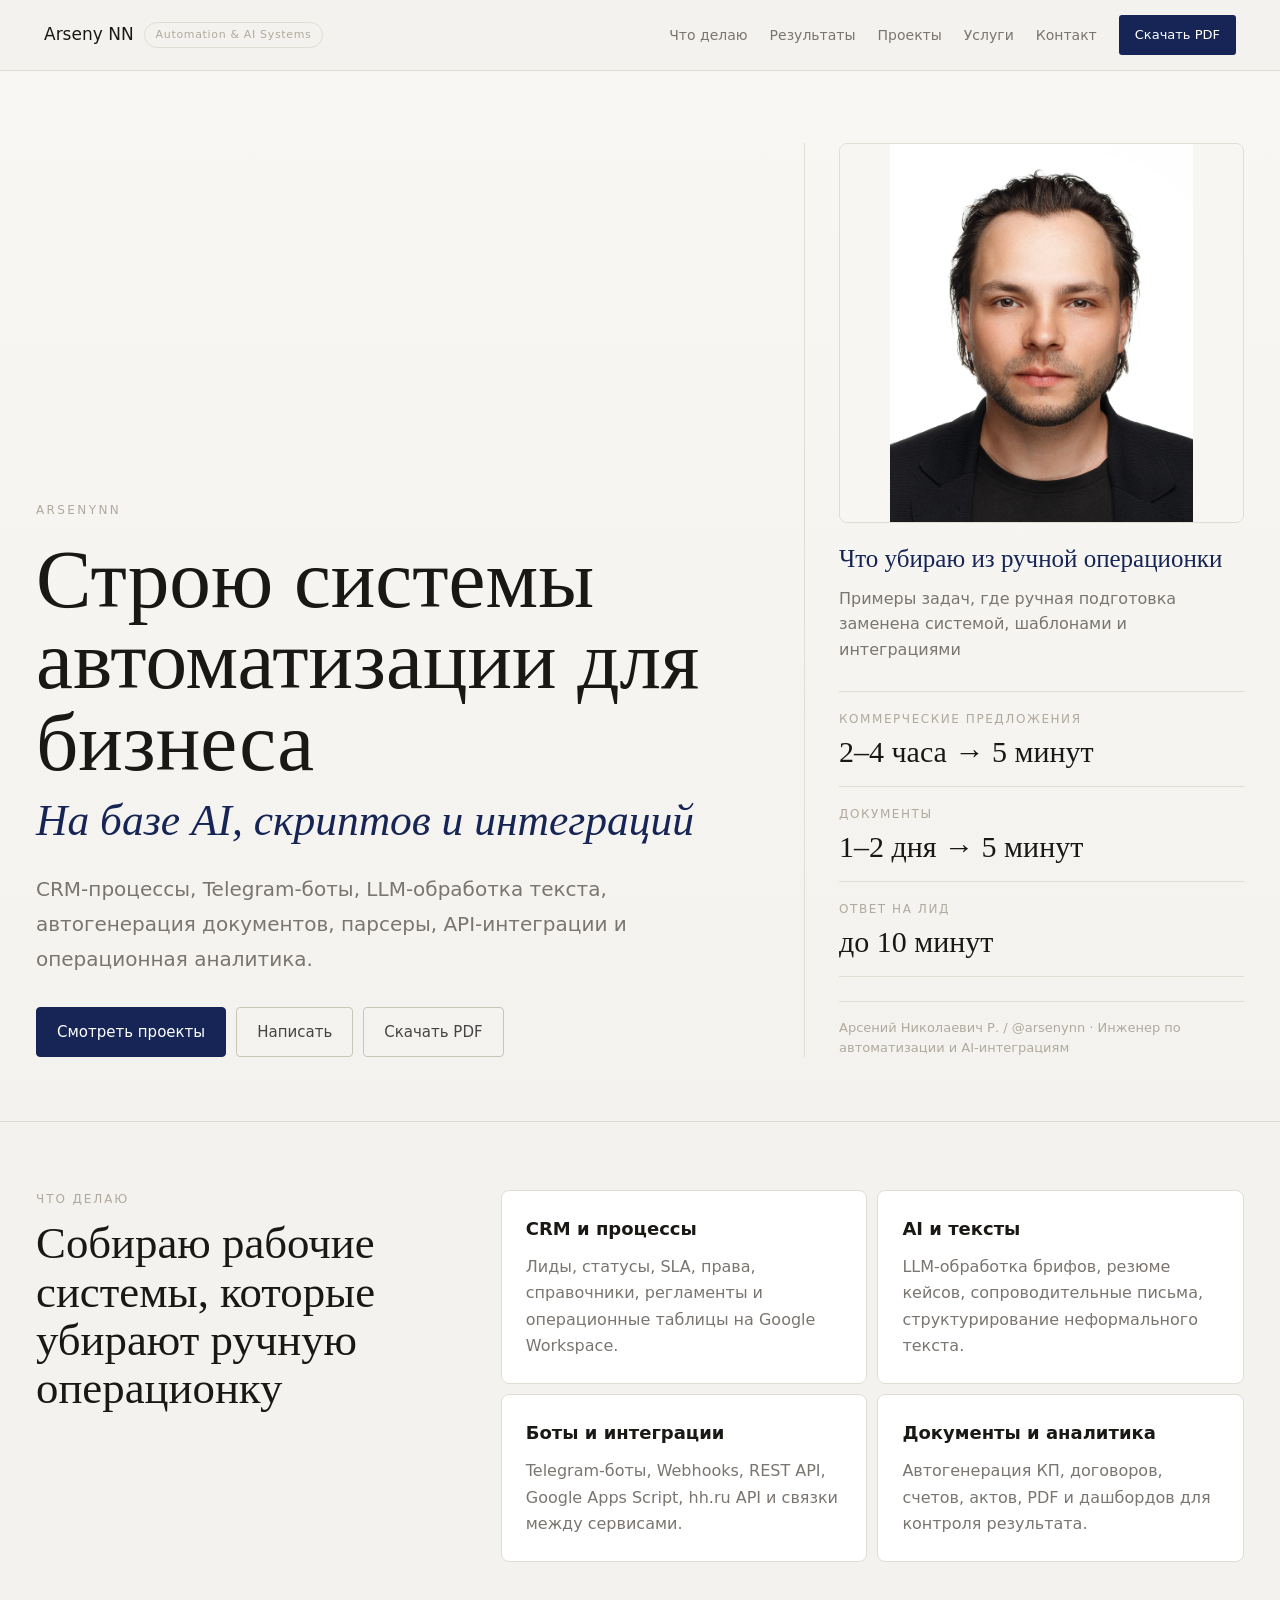
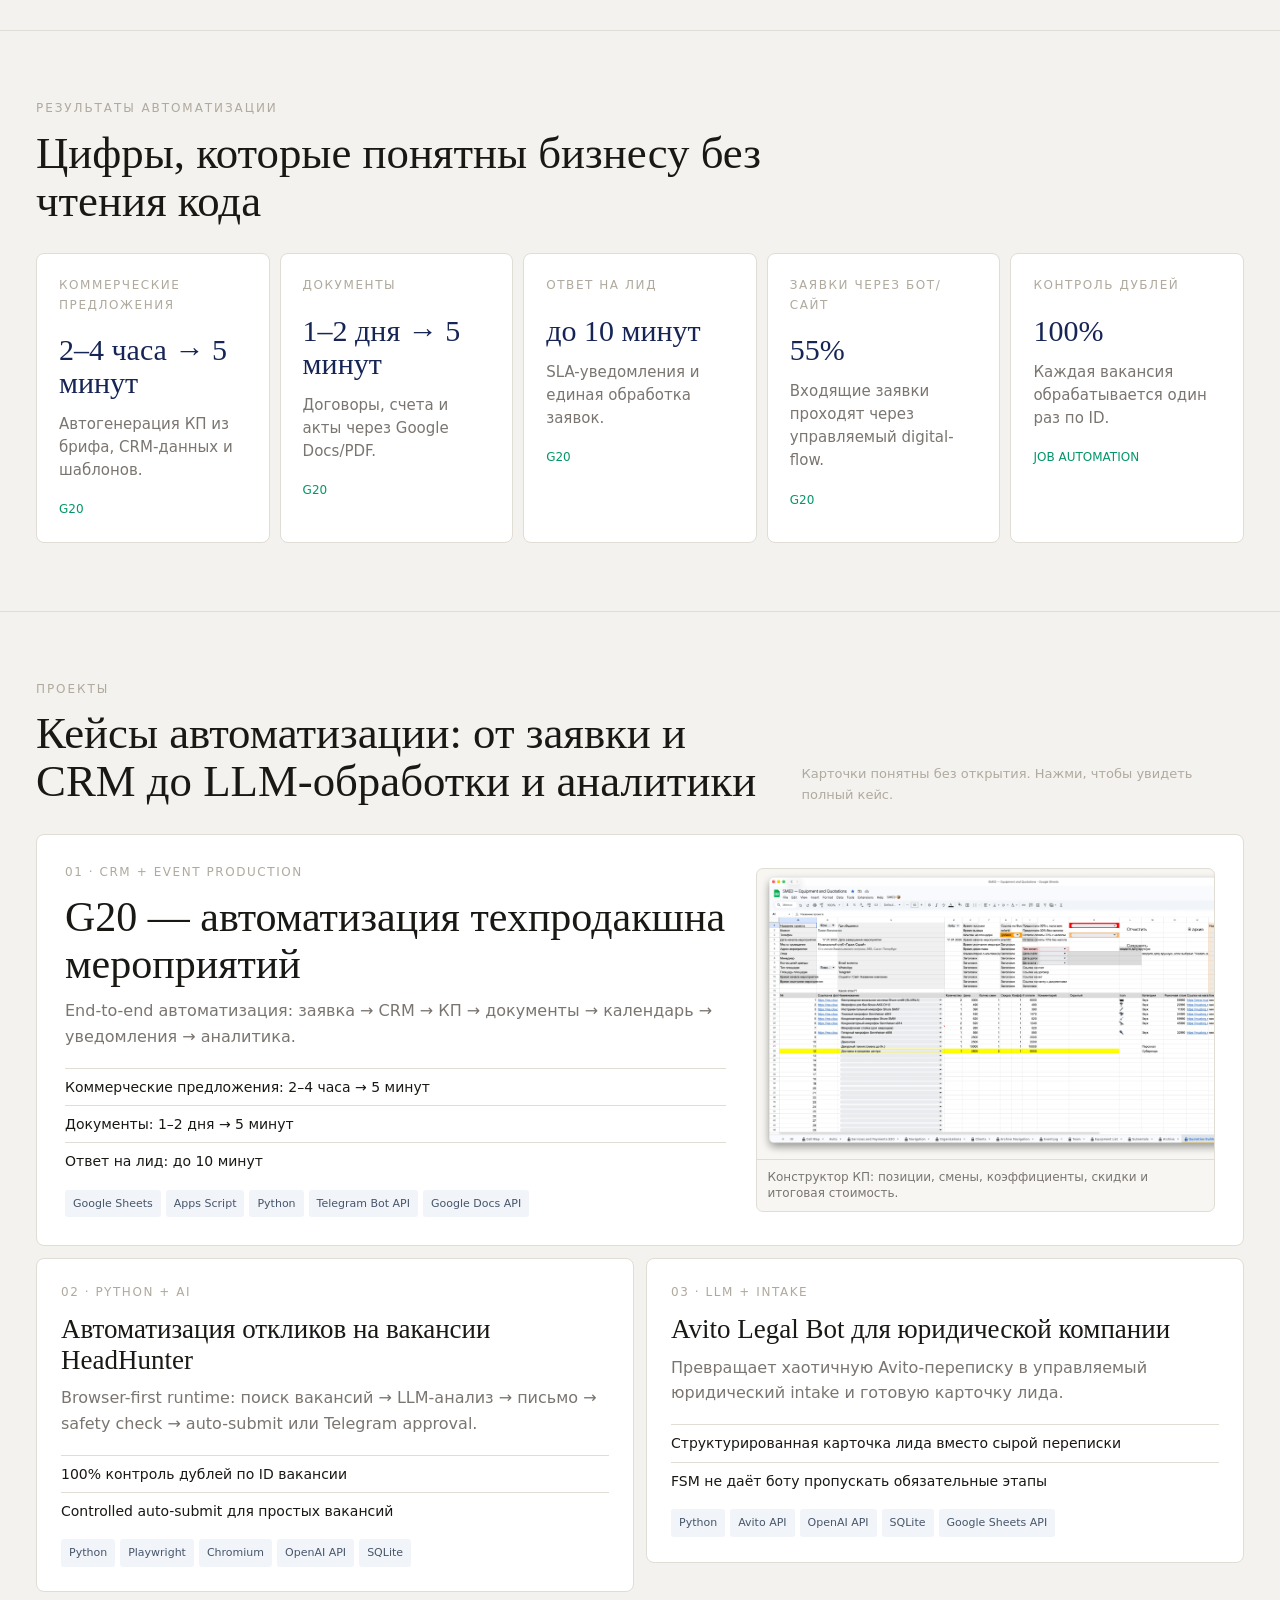
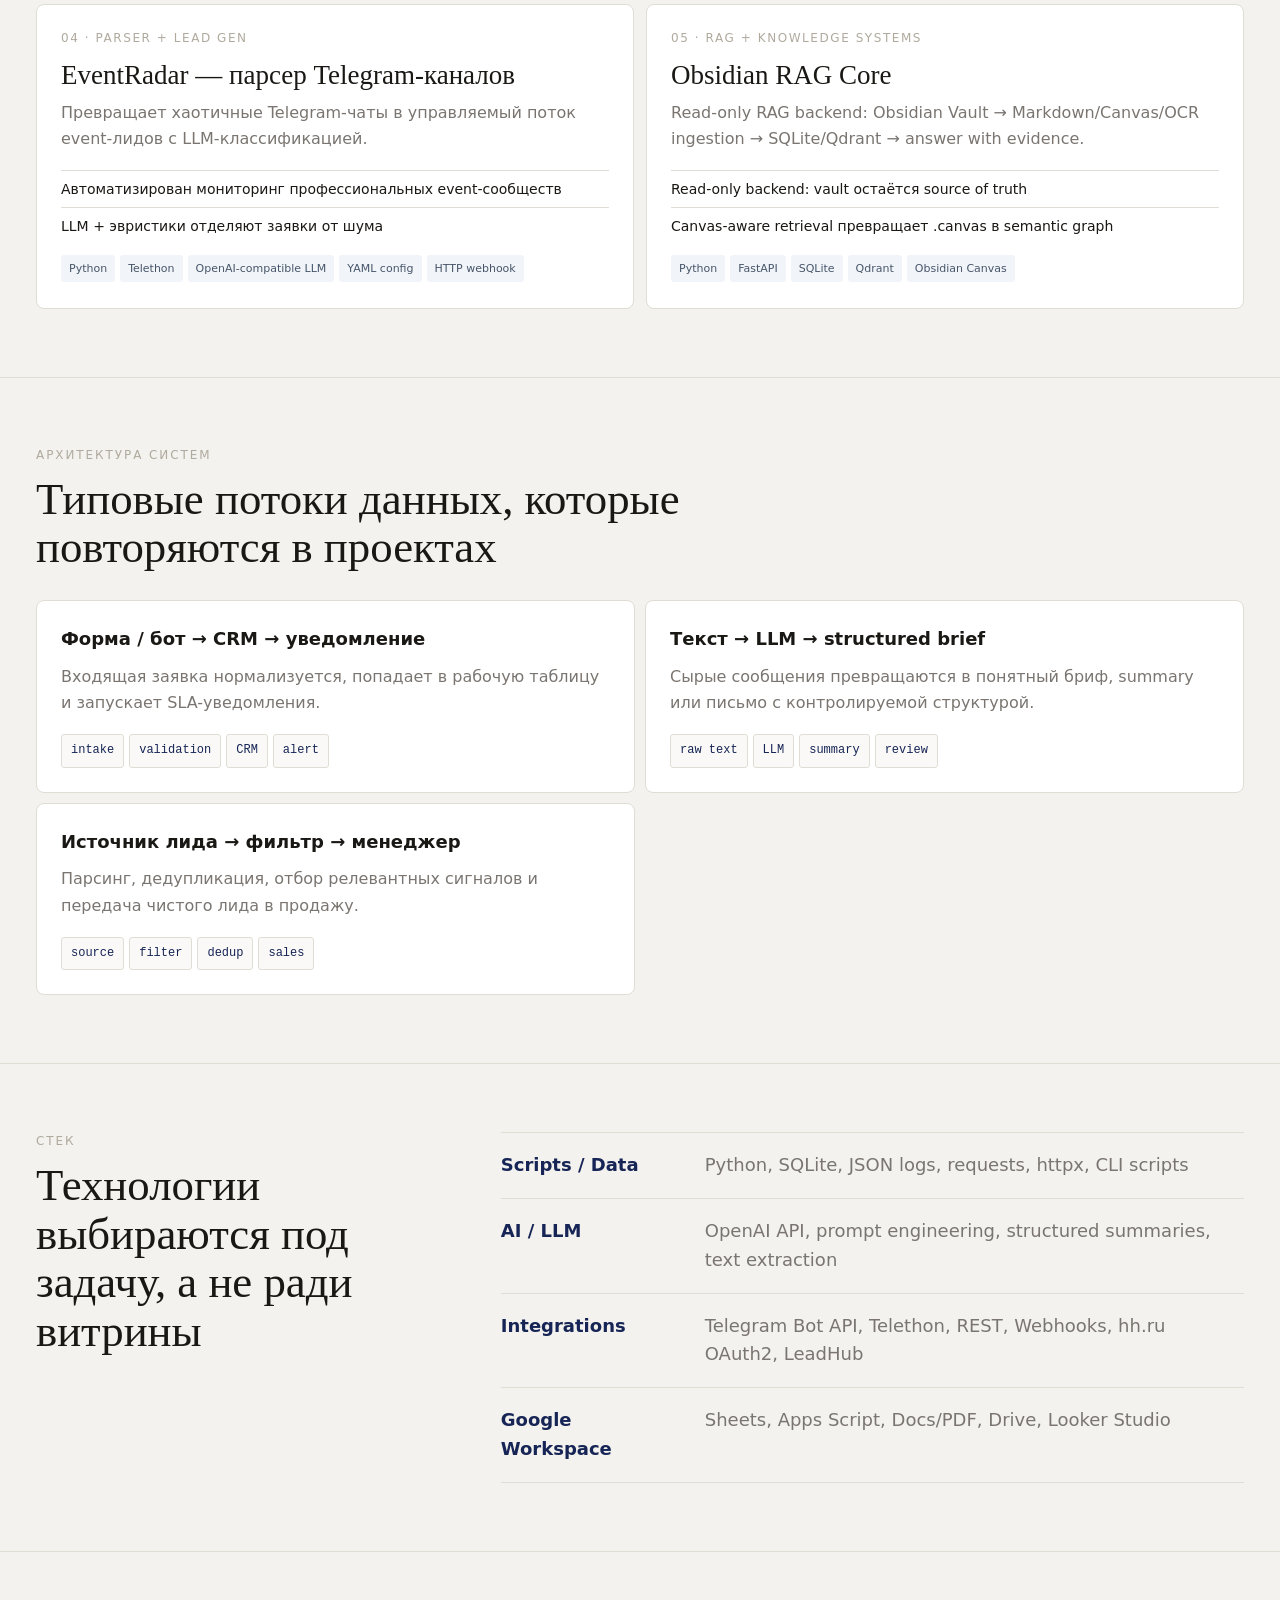
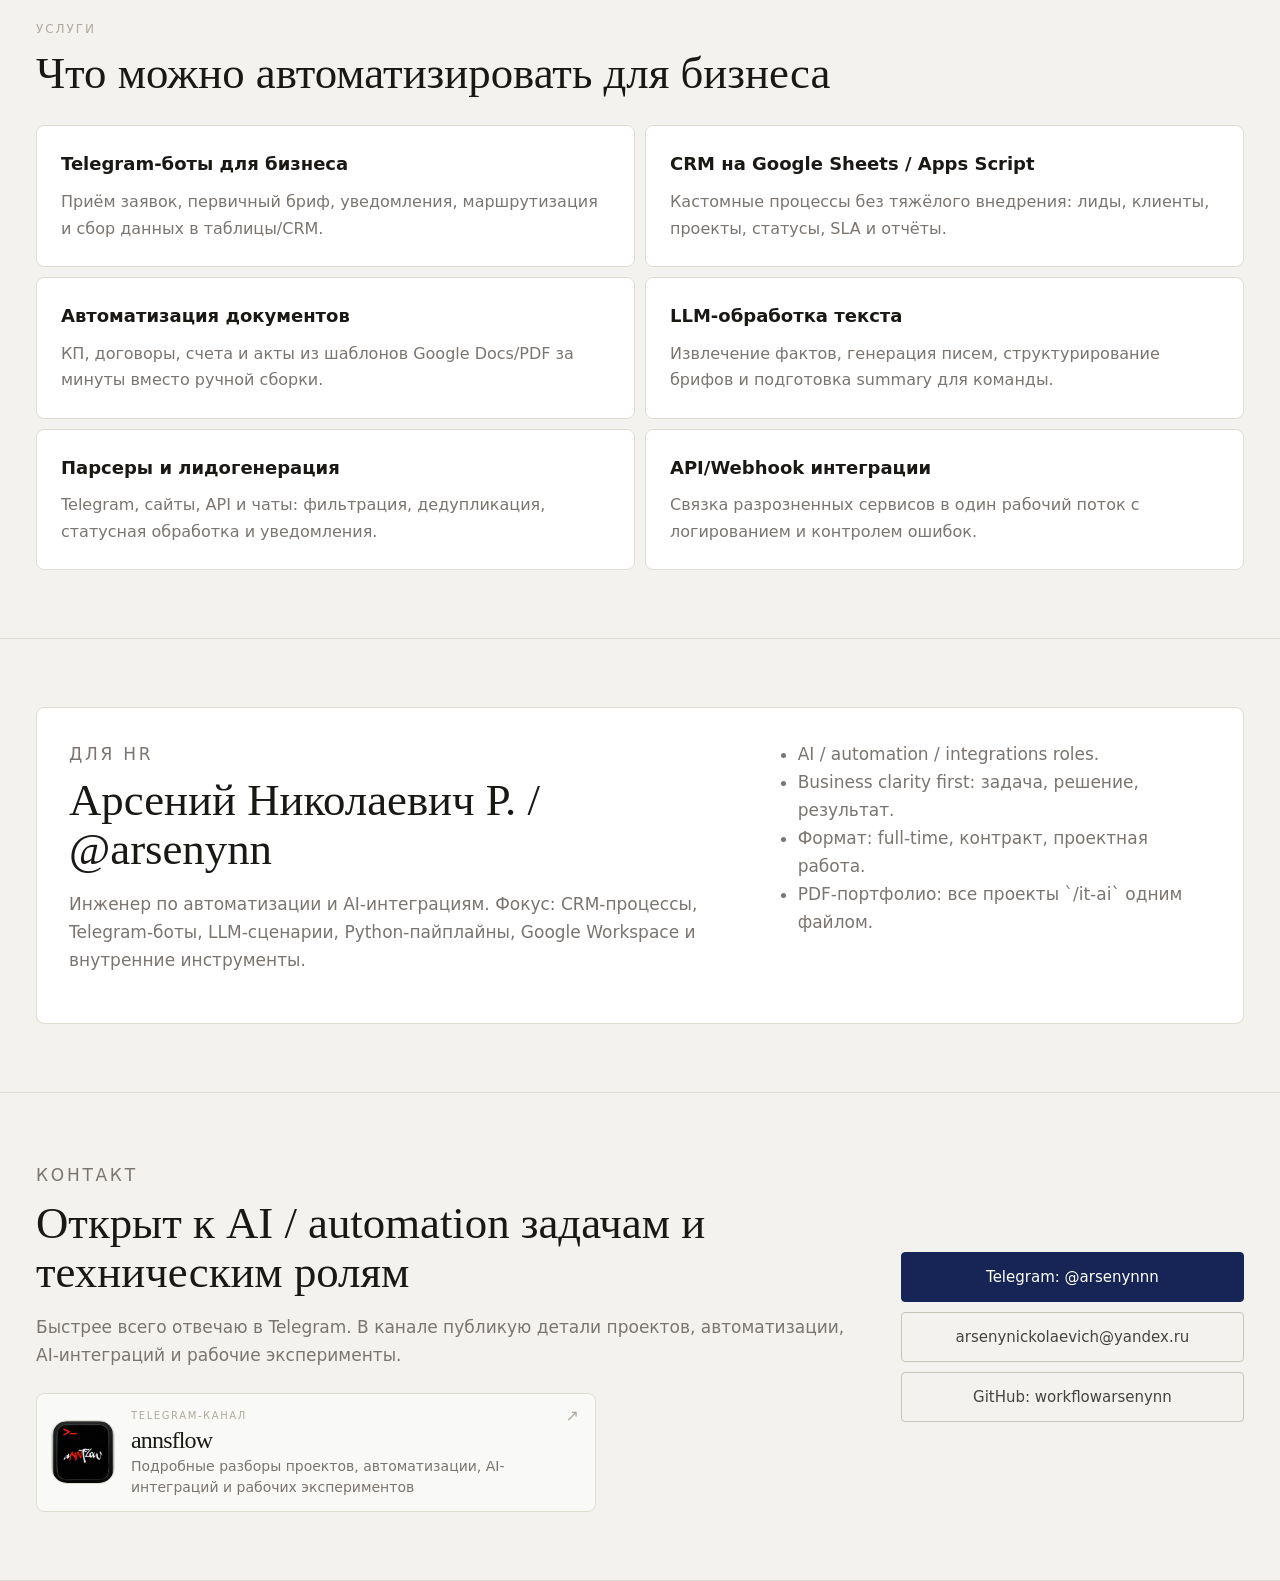
==== it-ai/index.html @ 5a5a61b8 "Publish portfolio-site from Portfolio@ff6ba4f" ====
<!doctype html>
<html lang="ru">
<head>
  <meta charset="utf-8">
  <meta name="viewport" content="width=device-width, initial-scale=1">
  <meta name="description" content="Портфолио arsenynn: автоматизация бизнеса, CRM на Google Sheets, Telegram-боты, OpenAI API, LLM-сценарии, автогенерация документов, парсеры и аналитика. Кейсы: КП 2–4 часа → 5 минут, документы 1–2 дня → 5 минут, контроль дублей 100%.">
  <meta name="robots" content="index,follow">
  <link rel="canonical" href="https://portfolio.arsenynn.com/it-ai/">
  <meta property="og:title" content="Arseny NN — инженер по автоматизации и AI-интеграциям">
  <meta property="og:description" content="AI / automation портфолио: CRM, Telegram-боты, LLM-обработка, документы, парсеры, API-интеграции и операционная аналитика.">
  <meta property="og:type" content="website">
  <meta property="og:url" content="https://portfolio.arsenynn.com/it-ai/">
  <title>Arseny NN — инженер по автоматизации и AI-интеграциям</title>
  <link rel="stylesheet" href="../css/style.css?v=20261021-portfolio-domain">
</head>
<body class="ai-page">
  <nav class="site-nav ai-nav" aria-label="Основная навигация">
    <a class="brand" href="/">Arseny NN</a>
    <span class="nav-badge">Automation & AI Systems</span>
    <div class="nav-actions">
      <a href="#what">Что делаю</a>
      <a href="#results">Результаты</a>
      <a href="#projects">Проекты</a>
      <a href="#services">Услуги</a>
      <a href="#contact">Контакт</a>
      <a class="nav-print" href="../downloads/it-ai-portfolio.pdf?v=20261021-portfolio-domain">Скачать PDF</a>
    </div>
  </nav>

  <main>
    <section id="hero" class="ai-hero">
      <div class="ai-container hero-layout">
        <div class="hero-copy-block">
          <p class="eyebrow">arsenynn</p>
          <h1>Строю системы автоматизации для бизнеса</h1>
          <p class="hero-subtitle">На базе AI, скриптов и интеграций</p>
          <p class="hero-description">CRM-процессы, Telegram-боты, LLM-обработка текста, автогенерация документов, парсеры, API-интеграции и операционная аналитика.</p>
          <div class="hero-actions">
            <a class="button button-primary" href="#projects">Смотреть проекты</a>
            <a class="button" href="https://t.me/arsenynnn" target="_blank" rel="noopener">Написать</a>
            <a class="button" href="../downloads/it-ai-portfolio.pdf?v=20261021-portfolio-domain">Скачать PDF</a>
          </div>
        </div>
        <aside class="hero-proof" aria-label="Ключевые результаты">
          <figure class="hero-portrait-card" aria-hidden="true">
            <img src="../images/photo/hero-portrait.webp" alt="" loading="eager">
          </figure>
          <p class="proof-label">Что убираю из ручной операционки</p>
          <p class="proof-role">Примеры задач, где ручная подготовка заменена системой, шаблонами и интеграциями</p>
          <div class="hero-result-list">
            <div><span>Коммерческие предложения</span><strong>2–4 часа → 5 минут</strong></div>
            <div><span>Документы</span><strong>1–2 дня → 5 минут</strong></div>
            <div><span>Ответ на лид</span><strong>до 10 минут</strong></div>
          </div>
          <p class="proof-person">Арсений Николаевич Р. / @arsenynn · Инженер по автоматизации и AI-интеграциям</p>
        </aside>
      </div>
    </section>

    <section id="what" class="ai-section">
      <div class="ai-container two-column">
        <div>
          <p class="section-label">Что делаю</p>
          <h2>Собираю рабочие системы, которые убирают ручную операционку</h2>
        </div>
        <div class="capability-grid">
          <article><h3>CRM и процессы</h3><p>Лиды, статусы, SLA, права, справочники, регламенты и операционные таблицы на Google Workspace.</p></article>
          <article><h3>AI и тексты</h3><p>LLM-обработка брифов, резюме кейсов, сопроводительные письма, структурирование неформального текста.</p></article>
          <article><h3>Боты и интеграции</h3><p>Telegram-боты, Webhooks, REST API, Google Apps Script, hh.ru API и связки между сервисами.</p></article>
          <article><h3>Документы и аналитика</h3><p>Автогенерация КП, договоров, счетов, актов, PDF и дашбордов для контроля результата.</p></article>
        </div>
      </div>
    </section>

    <section id="results" class="ai-section results-section">
      <div class="ai-container">
        <div class="section-head editorial">
          <div>
            <p class="section-label">Результаты автоматизации</p>
            <h2>Цифры, которые понятны бизнесу без чтения кода</h2>
          </div>
        </div>
        <div id="results-strip" class="premium-results" aria-label="Ключевые метрики"></div>
      </div>
    </section>

    <section id="projects" class="ai-section">
      <div class="ai-container">
        <div class="section-head editorial">
          <div>
            <p class="section-label">Проекты</p>
            <h2>Кейсы автоматизации: от заявки и CRM до LLM-обработки и аналитики</h2>
          </div>
          <p class="section-hint">Карточки понятны без открытия. Нажми, чтобы увидеть полный кейс.</p>
        </div>
        <div id="project-grid" class="case-grid"></div>
      </div>
    </section>

    <section id="case-detail" class="case-detail" aria-live="polite">
      <div class="ai-container">
        <div id="case-detail-content"></div>
      </div>
    </section>

    <section id="architecture" class="ai-section architecture-premium">
      <div class="ai-container">
        <p class="section-label">Архитектура систем</p>
        <h2>Типовые потоки данных, которые повторяются в проектах</h2>
        <div class="architecture-grid">
          <article><h3>Форма / бот → CRM → уведомление</h3><p>Входящая заявка нормализуется, попадает в рабочую таблицу и запускает SLA-уведомления.</p><div class="mini-flow"><span>intake</span><span>validation</span><span>CRM</span><span>alert</span></div></article>
          <article><h3>Текст → LLM → structured brief</h3><p>Сырые сообщения превращаются в понятный бриф, summary или письмо с контролируемой структурой.</p><div class="mini-flow"><span>raw text</span><span>LLM</span><span>summary</span><span>review</span></div></article>
          <article><h3>Источник лида → фильтр → менеджер</h3><p>Парсинг, дедупликация, отбор релевантных сигналов и передача чистого лида в продажу.</p><div class="mini-flow"><span>source</span><span>filter</span><span>dedup</span><span>sales</span></div></article>
        </div>
      </div>
    </section>

    <section id="stack" class="ai-section stack-premium">
      <div class="ai-container two-column">
        <div>
          <p class="section-label">Стек</p>
          <h2>Технологии выбираются под задачу, а не ради витрины</h2>
        </div>
        <div class="stack-columns">
          <div><span>Scripts / Data</span><p>Python, SQLite, JSON logs, requests, httpx, CLI scripts</p></div>
          <div><span>AI / LLM</span><p>OpenAI API, prompt engineering, structured summaries, text extraction</p></div>
          <div><span>Integrations</span><p>Telegram Bot API, Telethon, REST, Webhooks, hh.ru OAuth2, LeadHub</p></div>
          <div><span>Google Workspace</span><p>Sheets, Apps Script, Docs/PDF, Drive, Looker Studio</p></div>
        </div>
      </div>
    </section>

    <section id="services" class="ai-section services-section">
      <div class="ai-container">
        <p class="section-label">Услуги</p>
        <h2>Что можно автоматизировать для бизнеса</h2>
        <div class="services-grid">
          <article><h3>Telegram-боты для бизнеса</h3><p>Приём заявок, первичный бриф, уведомления, маршрутизация и сбор данных в таблицы/CRM.</p></article>
          <article><h3>CRM на Google Sheets / Apps Script</h3><p>Кастомные процессы без тяжёлого внедрения: лиды, клиенты, проекты, статусы, SLA и отчёты.</p></article>
          <article><h3>Автоматизация документов</h3><p>КП, договоры, счета и акты из шаблонов Google Docs/PDF за минуты вместо ручной сборки.</p></article>
          <article><h3>LLM-обработка текста</h3><p>Извлечение фактов, генерация писем, структурирование брифов и подготовка summary для команды.</p></article>
          <article><h3>Парсеры и лидогенерация</h3><p>Telegram, сайты, API и чаты: фильтрация, дедупликация, статусная обработка и уведомления.</p></article>
          <article><h3>API/Webhook интеграции</h3><p>Связка разрозненных сервисов в один рабочий поток с логированием и контролем ошибок.</p></article>
        </div>
      </div>
    </section>

    <section id="resume" class="ai-section resume-section">
      <div class="ai-container resume-card">
        <div>
          <p class="section-label">Для HR</p>
          <h2>Арсений Николаевич Р. / @arsenynn</h2>
          <p>Инженер по автоматизации и AI-интеграциям. Фокус: CRM-процессы, Telegram-боты, LLM-сценарии, Python-пайплайны, Google Workspace и внутренние инструменты.</p>
        </div>
        <ul>
          <li>AI / automation / integrations roles.</li>
          <li>Business clarity first: задача, решение, результат.</li>
          <li>Формат: full-time, контракт, проектная работа.</li>
          <li>PDF-портфолио: все проекты `/it-ai` одним файлом.</li>
        </ul>
      </div>
    </section>

    <section id="contact" class="ai-section contact-premium">
      <div class="ai-container contact-layout">
        <div>
          <p class="section-label">Контакт</p>
          <h2>Открыт к AI / automation задачам и техническим ролям</h2>
          <p>Быстрее всего отвечаю в Telegram. В канале публикую детали проектов, автоматизации, AI-интеграций и рабочие эксперименты.</p>
          <a class="channel-card" href="https://t.me/annsflow" target="_blank" rel="noopener" aria-label="Открыть Telegram-канал annsflow">
            <img src="../images/annflow/final_1.webp" alt="Логотип Telegram-канала annsflow" loading="lazy">
            <span class="channel-copy">
              <span class="channel-label">Telegram-канал</span>
              <strong>annsflow</strong>
              <span>Подробные разборы проектов, автоматизации, AI-интеграций и рабочих экспериментов</span>
            </span>
            <span class="channel-arrow" aria-hidden="true">↗</span>
          </a>
        </div>
        <div class="contact-list">
          <a class="button button-primary" href="https://t.me/arsenynnn" target="_blank" rel="noopener">Telegram: @arsenynnn</a>
          <a class="button" href="mailto:arsenynickolaevich@yandex.ru">arsenynickolaevich@yandex.ru</a>
          <a class="button" href="https://github.com/workflowarsenynn" target="_blank" rel="noopener">GitHub: workflowarsenynn</a>
        </div>
      </div>
    </section>

    <section id="pdf-export" class="pdf-export" aria-label="PDF версия портфолио"></section>
  </main>

  <script src="../js/main.js?v=20261021-portfolio-domain"></script>
</body>
</html>
---- css/style.css ----
:root {
  --bg-page: #f3f2ee;
  --bg-card: #ffffff;
  --bg-placeholder: #ede9e0;
  --bg-hover: #faf9f6;
  --text-primary: #1a1814;
  --text-secondary: #7a7570;
  --text-muted: #b0aa9e;
  --accent-navy: #162555;
  --accent-green: #059669;
  --border: #e0ddd4;
  --border-hover: #c8c4b8;
  --border-active: #162555;
}

* {
  box-sizing: border-box;
}

html {
  scroll-behavior: smooth;
}

body {
  margin: 0;
  background: var(--bg-page);
  color: var(--text-primary);
  font-family: system-ui, -apple-system, BlinkMacSystemFont, "Segoe UI", sans-serif;
}

a {
  color: inherit;
  text-decoration: none;
}

button {
  font: inherit;
}

.site-nav {
  position: sticky;
  top: 0;
  z-index: 100;
  display: flex;
  align-items: center;
  gap: 10px;
  justify-content: space-between;
  padding: 15px 44px;
  background: rgba(243, 242, 238, 0.96);
  border-bottom: 0.5px solid var(--border);
  backdrop-filter: blur(8px);
}

.brand {
  font-size: 17px;
  font-weight: 500;
  letter-spacing: 0;
  color: var(--text-primary);
  white-space: nowrap;
}

.brand span {
  color: var(--accent-navy);
}

.nav-badge {
  margin-right: auto;
  border: 0.5px solid var(--border);
  border-radius: 20px;
  padding: 3px 11px;
  color: var(--text-muted);
  font-size: 11px;
  letter-spacing: 0.06em;
}

.nav-actions {
  display: flex;
  align-items: center;
  gap: 26px;
  color: var(--text-secondary);
  font-size: 14px;
}

.nav-actions a:hover {
  color: var(--accent-navy);
}

.nav-print {
  border: 0;
  border-radius: 3px;
  padding: 8px 16px;
  background: var(--accent-navy);
  color: #fff;
  cursor: pointer;
  font-size: 13px;
}

.hero {
  padding: 68px 48px 52px;
}

.eyebrow,
.section-label {
  margin: 0;
  color: var(--text-muted);
  font-size: 12px;
  letter-spacing: 0.16em;
  text-transform: uppercase;
}

.eyebrow {
  margin-bottom: 18px;
  letter-spacing: 0.2em;
}

.hero-grid {
  display: grid;
  grid-template-columns: minmax(600px, 0.98fr) minmax(360px, 430px);
  gap: clamp(48px, 6vw, 108px);
  align-items: start;
  justify-content: space-between;
  margin-bottom: 22px;
}

.hero h1,
.hub-hero h1,
.placeholder-main h1 {
  margin: 0;
  color: var(--text-primary);
  font-family: Georgia, "Times New Roman", serif;
  font-size: clamp(48px, 5.8vw, 72px);
  font-weight: 400;
  line-height: 1.03;
  letter-spacing: 0;
}

.hero h1 em {
  color: var(--accent-navy);
  font-style: italic;
}

.hero h1 em.secondary {
  font-size: 0.88em;
}

.hero-accent {
  text-align: left;
}

.hero-accent span,
.hero-accent small {
  display: block;
  color: var(--text-muted);
  font-size: 11px;
  letter-spacing: 0.14em;
  text-transform: uppercase;
}

.hero-accent strong {
  display: block;
  color: var(--accent-navy);
  font-family: Georgia, "Times New Roman", serif;
  font-size: 56px;
  font-weight: 400;
  line-height: 1;
}

.hero-accent small {
  color: var(--text-secondary);
  font-size: 13px;
  letter-spacing: 0;
  text-transform: none;
}

.hero-rail {
  display: flex;
  flex-direction: column;
  gap: 34px;
  width: 100%;
  padding-top: 42px;
}

.hero-brief {
  border-top: 0.5px solid var(--border);
  padding-top: 24px;
}

.hero-brief p {
  max-width: 390px;
  margin: 0;
  color: var(--text-secondary);
  font-size: 17px;
  line-height: 1.7;
}

.hero-brief-grid {
  display: grid;
  grid-template-columns: 1fr;
  gap: 0;
  margin-top: 26px;
  border-top: 0.5px solid var(--border);
}

.hero-brief-grid span {
  display: block;
  border-bottom: 0.5px solid var(--border);
  padding: 13px 0;
  color: var(--accent-navy);
  font-family: ui-monospace, SFMono-Regular, Menlo, Monaco, Consolas, monospace;
  font-size: 13px;
}

.hero-copy {
  max-width: 680px;
  margin: 0 0 22px;
  color: var(--text-secondary);
  font-size: 18px;
  line-height: 1.75;
}

.tag-row {
  display: flex;
  flex-wrap: wrap;
  gap: 8px;
}

.tag-row.compact {
  gap: 4px;
}

.tag {
  display: inline-block;
  border-radius: 3px;
  padding: 5px 9px;
  font-size: 11px;
}

.tag-python { background: #eef2ff; color: #3730a3; }
.tag-llm { background: #f0fdf4; color: #166534; }
.tag-tg { background: #eff6ff; color: #1e40af; }
.tag-gws { background: #fef3c7; color: #92400e; }
.tag-script { background: #fdf4ff; color: #7e22ce; }
.tag-data { background: #f1f5f9; color: #475569; }
.tag-parse { background: #fff7ed; color: #9a3412; }

.cta-row {
  display: flex;
  flex-wrap: wrap;
  gap: 8px;
  margin-top: 22px;
}

.button {
  display: inline-flex;
  align-items: center;
  justify-content: center;
  min-height: 44px;
  border: 0.5px solid var(--border-hover);
  border-radius: 4px;
  padding: 12px 20px;
  background: transparent;
  color: #444;
  cursor: pointer;
  font-size: 15px;
}

.button-primary {
  border-color: var(--accent-navy);
  background: var(--accent-navy);
  color: #fff;
}

.button[aria-disabled="true"] {
  opacity: 0.55;
  cursor: not-allowed;
}

.metrics-strip {
  display: grid;
  grid-template-columns: repeat(5, 1fr);
  border-top: 0.5px solid var(--border);
  border-bottom: 0.5px solid var(--border);
  background: var(--bg-card);
}

.metric {
  padding: 22px 24px;
  border-right: 0.5px solid var(--border);
}

.metric:last-child {
  border-right: 0;
}

.metric span,
.metric small {
  display: block;
  color: var(--text-muted);
  font-size: 11px;
  letter-spacing: 0.1em;
  text-transform: uppercase;
}

.metric strong {
  display: block;
  color: var(--text-primary);
  font-family: Georgia, "Times New Roman", serif;
  font-size: 34px;
  font-weight: 400;
}

.metric .navy {
  color: var(--accent-navy);
  letter-spacing: 0;
  text-transform: none;
}

.metric .green,
.green {
  color: var(--accent-green);
}

.projects-section {
  padding: 48px;
}

.section-head {
  display: flex;
  align-items: baseline;
  justify-content: space-between;
  gap: 20px;
  margin-bottom: 18px;
}

.section-hint,
.muted-note {
  margin: 0;
  color: var(--text-muted);
  font-size: 13px;
}

.bento-grid {
  display: grid;
  grid-template-columns: repeat(3, 1fr);
  gap: 10px;
}

.project-card {
  border: 0.5px solid var(--border);
  border-radius: 8px;
  padding: 28px;
  background: var(--bg-card);
  cursor: pointer;
  transition: background 0.12s, border-color 0.12s;
}

.project-card:hover {
  border-color: var(--border-hover);
  background: var(--bg-hover);
}

.project-card.active {
  border: 1.5px solid var(--border-active);
}

.project-card.featured {
  grid-column: span 2;
  grid-row: span 2;
  display: flex;
  flex-direction: column;
  justify-content: space-between;
  min-height: 360px;
}

.project-card.horizontal {
  grid-column: span 2;
  display: flex;
  gap: 20px;
  align-items: flex-start;
  justify-content: space-between;
}

.card-top {
  display: flex;
  align-items: flex-start;
  justify-content: space-between;
  margin-bottom: 14px;
}

.arrow {
  color: var(--border-hover);
  font-size: 16px;
}

.project-card h2 {
  margin: 10px 0 7px;
  color: var(--text-primary);
  font-size: 18px;
  font-weight: 500;
  line-height: 1.3;
  letter-spacing: 0;
}

.project-card.featured h2 {
  font-size: 26px;
  line-height: 1.25;
}

.project-card p {
  margin: 0 0 10px;
  color: var(--text-secondary);
  font-size: 15px;
  line-height: 1.65;
}

.project-card.featured p {
  font-size: 17px;
  line-height: 1.68;
}

.card-results {
  display: flex;
  flex-wrap: wrap;
  gap: 20px;
  border-top: 0.5px solid var(--bg-placeholder);
  padding-top: 14px;
}

.card-results strong {
  display: block;
  color: var(--accent-navy);
  font-family: Georgia, "Times New Roman", serif;
  font-size: 24px;
  font-weight: 400;
}

.card-results span,
.result-hint {
  display: block;
  color: var(--text-muted);
  font-size: 12px;
}

.result-hint {
  border-top: 0.5px solid var(--bg-placeholder);
  padding-top: 8px;
}

.purple {
  color: #7e22ce;
}

.detail-panel {
  display: none;
  border-top: 0.5px solid var(--border);
  padding: 48px;
  background: var(--bg-card);
}

.detail-panel.open {
  display: block;
  animation: slideDown 0.2s ease;
}

@keyframes slideDown {
  from { opacity: 0; transform: translateY(-8px); }
  to { opacity: 1; transform: translateY(0); }
}

.detail-head {
  display: flex;
  align-items: flex-start;
  justify-content: space-between;
  gap: 20px;
  margin-bottom: 28px;
}

.detail-head h2 {
  max-width: 700px;
  margin: 8px 0 0;
  font-family: Georgia, "Times New Roman", serif;
  font-size: 36px;
  font-weight: 400;
  line-height: 1.2;
}

.close-button {
  min-height: auto;
  border-radius: 3px;
  padding: 9px 16px;
  color: var(--text-secondary);
  font-size: 13px;
  white-space: nowrap;
}

.detail-photos {
  display: grid;
  gap: 10px;
  margin-bottom: 28px;
}

.photo-placeholder {
  display: flex;
  flex-direction: column;
  align-items: center;
  justify-content: center;
  gap: 8px;
  border-radius: 6px;
  background: var(--bg-placeholder);
}

.ph-label {
  color: #b8b2a8;
  font-size: 11px;
  letter-spacing: 0.12em;
  text-transform: uppercase;
}

.ph-hint {
  color: #c8c3ba;
  font-size: 11px;
}

.problem-grid {
  display: grid;
  grid-template-columns: 1fr 1fr;
  gap: 24px;
  margin-bottom: 22px;
}

.problem-grid p:last-child {
  margin: 8px 0 0;
  color: #444;
  font-size: 17px;
  line-height: 1.75;
}

.flow-row,
.pattern-row {
  display: flex;
  flex-wrap: wrap;
  align-items: center;
  gap: 4px;
}

.flow-row {
  margin: 10px 0 20px;
}

.flow-node {
  border: 0.5px solid var(--border);
  border-radius: 3px;
  padding: 7px 12px;
  background: #faf9f7;
  color: #555;
  font-family: ui-monospace, SFMono-Regular, Menlo, Monaco, Consolas, monospace;
  font-size: 12px;
}

.flow-arrow {
  color: #c8c3bc;
  font-size: 16px;
  padding: 0 2px;
}

.flow-node.purple { border-color: #e9d5ff; color: #7e22ce; }
.flow-node.green { border-color: #bbf7d0; color: #166534; }
.flow-node.amber { border-color: #fed7aa; color: #9a3412; }
.flow-node.blue { border-color: #bfdbfe; color: #1e40af; }

.detail-results {
  display: flex;
  flex-wrap: wrap;
  gap: 12px;
  margin-bottom: 20px;
}

.result-card {
  border: 0.5px solid var(--border);
  border-radius: 4px;
  padding: 15px 18px;
  background: #faf9f6;
}

.result-number {
  color: var(--accent-navy);
  font-family: Georgia, "Times New Roman", serif;
  font-size: 26px;
}

.result-label {
  margin-top: 2px;
  color: var(--text-muted);
  font-size: 12px;
}

.detail-stack {
  display: flex;
  flex-wrap: wrap;
  gap: 5px;
  margin-bottom: 16px;
}

.detail-github,
.detail-github a {
  color: var(--accent-navy);
  font-size: 14px;
}

.architecture-section,
.stack-section,
.contact-section {
  border-top: 0.5px solid var(--border);
  padding: 44px 48px;
}

.architecture-section,
.contact-section {
  background: var(--bg-card);
}

.architecture-section .section-label,
.stack-section .section-label {
  margin-bottom: 16px;
}

.pattern-row {
  margin-top: 7px;
}

.stack-row {
  display: flex;
  gap: 12px;
  align-items: baseline;
  margin-top: 10px;
}

.stack-row > span {
  min-width: 180px;
  color: var(--text-muted);
  font-size: 14px;
}

.stack-row > div {
  display: flex;
  flex-wrap: wrap;
  gap: 4px;
}

.contact-section {
  display: flex;
  align-items: center;
  justify-content: space-between;
  gap: 24px;
}

.contact-section h2 {
  margin: 0;
  font-family: Georgia, "Times New Roman", serif;
  font-size: 34px;
  font-weight: 400;
}

.contact-section p {
  margin: 6px 0 0;
  color: var(--text-muted);
  font-size: 16px;
}

.contact-links {
  display: flex;
  flex-direction: column;
  gap: 6px;
  margin-top: 12px;
}

.contact-links a {
  color: var(--accent-navy);
  font-size: 16px;
}

.hub-main,
.placeholder-main {
  width: min(1240px, calc(100% - 48px));
  margin: 0 auto;
}

.hub-hero {
  padding: 84px 0 34px;
}

.hub-lead,
.placeholder-main p {
  max-width: 760px;
  color: var(--text-secondary);
  font-size: 18px;
  line-height: 1.75;
}

.hub-grid {
  display: grid;
  grid-template-columns: repeat(3, 1fr);
  gap: 10px;
  padding-bottom: 48px;
}

.hub-card {
  display: flex;
  min-height: 300px;
  flex-direction: column;
  justify-content: space-between;
  border: 0.5px solid var(--border);
  border-radius: 8px;
  padding: 28px;
  background: var(--bg-card);
}

.hub-card:hover {
  border-color: var(--border-hover);
  background: var(--bg-hover);
}

.hub-card.primary {
  border-color: var(--accent-navy);
}

.card-kicker {
  color: var(--text-muted);
  font-size: 12px;
  letter-spacing: 0.16em;
}

.hub-card h2 {
  margin: 16px 0 8px;
  font-family: Georgia, "Times New Roman", serif;
  font-size: 34px;
  font-weight: 400;
  line-height: 1.15;
}

.hub-card p {
  margin: 0;
  color: var(--text-secondary);
  font-size: 17px;
  line-height: 1.62;
}

.card-link {
  margin-top: 24px;
  color: var(--accent-navy);
  font-size: 15px;
}

.placeholder-main {
  padding: 84px 0;
}

@media (max-width: 768px) {
  .site-nav {
    padding: 14px 20px;
  }

  .nav-actions a {
    display: none;
  }

  .nav-badge {
    display: none;
  }

  .hero,
  .projects-section,
  .detail-panel,
  .architecture-section,
  .stack-section,
  .contact-section {
    padding-left: 20px;
    padding-right: 20px;
  }

  .hero {
    padding-top: 54px;
    padding-bottom: 38px;
  }

  .hero-grid {
    grid-template-columns: 1fr;
  }

  .hero h1 {
    font-size: 42px;
  }

  .hub-hero h1,
  .placeholder-main h1 {
    font-size: 42px;
  }

  .hero-copy,
  .hub-lead,
  .placeholder-main p {
    font-size: 17px;
    line-height: 1.68;
  }

  .hero-rail {
    display: none;
  }

  .metrics-strip {
    grid-template-columns: repeat(3, 1fr);
  }

  .metric {
    padding: 18px 16px;
  }

  .metric strong {
    font-size: 28px;
  }

  .metric:nth-child(3) {
    border-right: 0;
  }

  .bento-grid,
  .hub-grid {
    grid-template-columns: 1fr 1fr;
  }

  .project-card.featured,
  .project-card.horizontal {
    grid-column: span 2;
  }

  .project-card {
    padding: 24px;
  }

  .project-card.featured {
    min-height: 0;
  }

  .project-card h2 {
    font-size: 18px;
  }

  .project-card.featured h2 {
    font-size: 24px;
  }

  .project-card p,
  .project-card.featured p {
    font-size: 15px;
  }

  .project-card.horizontal,
  .problem-grid,
  .contact-section {
    flex-direction: column;
    grid-template-columns: 1fr;
  }

  .detail-photos {
    grid-template-columns: 1fr !important;
  }

  .stack-row {
    flex-direction: column;
    gap: 5px;
  }

  .hub-card {
    min-height: 260px;
    padding: 24px;
  }

  .hub-card h2 {
    font-size: 28px;
  }

  .hub-card p {
    font-size: 16px;
  }
}

@media (max-width: 520px) {
  .metrics-strip,
  .bento-grid,
  .hub-grid {
    grid-template-columns: 1fr;
  }

  .project-card.featured,
  .project-card.horizontal {
    grid-column: span 1;
  }

  .section-head,
  .detail-head {
    align-items: flex-start;
    flex-direction: column;
  }

  .site-nav {
    gap: 8px;
  }

  .brand {
    font-size: 16px;
  }

  .hero h1,
  .hub-hero h1,
  .placeholder-main h1 {
    font-size: 38px;
  }

  .metrics-strip {
    grid-template-columns: 1fr 1fr;
  }

  .metric:nth-child(3) {
    border-right: 0.5px solid var(--border);
  }

  .metric:nth-child(2n) {
    border-right: 0;
  }

  .detail-head h2 {
    font-size: 30px;
  }

  .problem-grid p:last-child {
    font-size: 16px;
  }
}

@media print {
  nav {
    position: static;
  }

  .project-card {
    border: 0.5px solid #ccc !important;
    cursor: default;
  }

  #detail-panel {
    display: block !important;
  }

  .photo-placeholder {
    border: 1px dashed #ccc;
  }

  button,
  .button,
  .cta-row,
  .nav-actions {
    display: none !important;
  }

  a[href] {
    color: inherit;
    text-decoration: none;
  }

  @page {
    margin: 20mm;
    size: A4;
  }
}

/* Wave 2: Premium Editorial AI Systems */
.ai-page {
  background: var(--bg-page);
  color: var(--text-primary);
  font-size: 18px;
  line-height: 1.6;
}

.ai-container {
  width: min(1280px, calc(100% - 72px));
  margin: 0 auto;
}

.ai-nav .nav-actions {
  gap: 22px;
}

.ai-nav .nav-print {
  display: inline-flex;
  align-items: center;
  min-height: 40px;
}

.ai-hero {
  border-bottom: 0.5px solid var(--border);
  padding: 72px 0 64px;
  background: linear-gradient(180deg, #f8f7f3 0%, var(--bg-page) 100%);
}

.hero-layout {
  display: grid;
  grid-template-columns: minmax(0, 1fr) minmax(360px, 440px);
  gap: clamp(48px, 7vw, 124px);
  align-items: end;
}

.hero-copy-block h1 {
  max-width: 860px;
  margin: 0;
  color: var(--text-primary);
  font-family: Georgia, "Times New Roman", serif;
  font-size: clamp(58px, 6.5vw, 92px);
  font-weight: 400;
  line-height: 0.98;
}

.hero-subtitle {
  max-width: 760px;
  margin: 14px 0 0;
  color: var(--accent-navy);
  font-family: Georgia, "Times New Roman", serif;
  font-size: clamp(34px, 3.4vw, 52px);
  font-style: italic;
  line-height: 1.08;
}

.hero-description {
  max-width: 760px;
  margin: 28px 0 0;
  color: var(--text-secondary);
  font-size: 20px;
  line-height: 1.75;
}

.hero-actions {
  display: flex;
  flex-wrap: wrap;
  gap: 10px;
  margin-top: 30px;
}

.hero-proof {
  border-left: 0.5px solid var(--border);
  padding-left: 34px;
}

.hero-portrait-card {
  display: none;
  overflow: hidden;
  margin: 0 0 22px;
  border: 0.5px solid var(--border);
  border-radius: 8px;
  background: #f7f6f2;
}

.hero-portrait-card img {
  display: block;
  width: 100%;
  height: auto;
  max-height: min(42vh, 430px);
  object-fit: contain;
  object-position: center;
  background: #f7f6f2;
}

.proof-label {
  margin: 0;
  color: var(--accent-navy);
  font-family: Georgia, "Times New Roman", serif;
  font-size: 25px;
  font-weight: 400;
  line-height: 1.15;
}

.proof-role {
  margin: 12px 0 28px;
  color: var(--text-secondary);
  font-size: 16px;
  line-height: 1.6;
}

.hero-result-list {
  display: grid;
  gap: 0;
  border-top: 0.5px solid var(--border);
}

.hero-result-list div {
  border-bottom: 0.5px solid var(--border);
  padding: 18px 0;
}

.hero-result-list span,
.premium-result-card span,
.case-category {
  display: block;
  color: var(--text-muted);
  font-size: 12px;
  letter-spacing: 0.13em;
  text-transform: uppercase;
}

.hero-result-list strong {
  display: block;
  margin-top: 6px;
  color: var(--text-primary);
  font-family: Georgia, "Times New Roman", serif;
  font-size: 30px;
  font-weight: 400;
  line-height: 1.1;
}

.proof-person {
  border-top: 0.5px solid var(--border);
  margin: 24px 0 0;
  padding-top: 16px;
  color: var(--text-muted);
  font-size: 13px;
  line-height: 1.5;
}

.ai-section {
  border-bottom: 0.5px solid var(--border);
  padding: 68px 0;
}

.two-column {
  display: grid;
  grid-template-columns: minmax(280px, 0.55fr) minmax(0, 1fr);
  gap: 56px;
  align-items: start;
}

.ai-section h2 {
  margin: 10px 0 0;
  color: var(--text-primary);
  font-family: Georgia, "Times New Roman", serif;
  font-size: clamp(34px, 3.5vw, 52px);
  font-weight: 400;
  line-height: 1.08;
}

.capability-grid,
.services-grid,
.architecture-grid {
  display: grid;
  grid-template-columns: repeat(2, minmax(0, 1fr));
  gap: 10px;
}

.capability-grid article,
.services-grid article,
.architecture-grid article,
.premium-result-card,
.case-card-button,
.resume-card {
  border: 0.5px solid var(--border);
  border-radius: 8px;
  background: var(--bg-card);
}

.capability-grid article,
.services-grid article,
.architecture-grid article {
  padding: 24px;
}

.capability-grid h3,
.services-grid h3,
.architecture-grid h3,
.case-detail-grid h3,
.case-outcomes h3 {
  margin: 0;
  color: var(--text-primary);
  font-size: 18px;
  font-weight: 650;
}

.capability-grid p,
.services-grid p,
.architecture-grid p {
  margin: 10px 0 0;
  color: var(--text-secondary);
  font-size: 16px;
  line-height: 1.65;
}

.section-head.editorial {
  align-items: end;
  margin-bottom: 28px;
}

.section-head.editorial h2 {
  max-width: 820px;
}

.premium-results {
  display: grid;
  grid-template-columns: repeat(5, minmax(0, 1fr));
  gap: 10px;
}

.premium-result-card {
  min-height: 220px;
  padding: 22px;
}

.premium-result-card strong {
  display: block;
  margin-top: 18px;
  color: var(--accent-navy);
  font-family: Georgia, "Times New Roman", serif;
  font-size: 30px;
  font-weight: 400;
  line-height: 1.1;
}

.premium-result-card p {
  margin: 14px 0 0;
  color: var(--text-secondary);
  font-size: 15px;
  line-height: 1.55;
}

.premium-result-card small {
  display: block;
  margin-top: 18px;
  color: var(--accent-green);
  font-size: 12px;
  text-transform: uppercase;
}

.case-grid {
  display: grid;
  grid-template-columns: repeat(4, minmax(0, 1fr));
  gap: 12px;
  align-items: start;
}

.case-card {
  min-height: 0;
}

.case-card.featured-case {
  grid-column: 1 / -1;
}

.case-card:not(.featured-case) {
  grid-column: span 2;
}

.case-card-button {
  display: grid;
  width: 100%;
  min-height: 0;
  grid-template-rows: auto;
  gap: 22px;
  padding: 24px;
  color: inherit;
  text-align: left;
  cursor: pointer;
}

.case-card:not(.featured-case) .case-card-button {
  height: 100%;
  min-height: 305px;
  align-content: start;
}

.featured-case .case-card-button {
  grid-template-columns: minmax(0, 0.92fr) minmax(380px, 0.64fr);
  grid-template-rows: auto;
  gap: 30px;
  align-items: center;
  min-height: 0;
  padding: 28px;
}

.featured-case .case-thumb {
  min-height: 0;
}

.featured-case .proof-image img {
  min-height: 290px;
  max-height: 360px;
}

.case-card-button:hover,
.case-card.active .case-card-button {
  border-color: var(--border-active);
  background: var(--bg-hover);
}

.case-card h3 {
  margin: 12px 0 10px;
  font-family: Georgia, "Times New Roman", serif;
  font-size: 27px;
  font-weight: 400;
  line-height: 1.12;
}

.featured-case h3 {
  font-size: 42px;
}

.case-card p {
  margin: 0;
  color: var(--text-secondary);
  font-size: 16px;
  line-height: 1.62;
}

.case-results {
  display: grid;
  gap: 8px;
  margin: 18px 0 0;
  padding: 0;
  list-style: none;
}

.case-results li {
  border-top: 0.5px solid var(--border);
  padding-top: 8px;
  color: var(--text-primary);
  font-size: 14px;
  line-height: 1.45;
}

.case-stack {
  display: flex;
  flex-wrap: wrap;
  gap: 5px;
  margin-top: 18px;
}

.case-stack span {
  border-radius: 3px;
  padding: 5px 8px;
  background: #f1f5f9;
  color: #475569;
  font-size: 11px;
}

.case-thumb {
  min-height: 180px;
}

.proof-image {
  overflow: hidden;
  margin: 0;
  border: 0.5px solid var(--border);
  border-radius: 7px;
  background: #f7f6f2;
}

.proof-image[data-lightbox-src] {
  cursor: zoom-in;
}

.proof-image[data-lightbox-src]:focus-visible {
  outline: 2px solid var(--accent-navy);
  outline-offset: 3px;
}

.proof-image img {
  display: block;
  width: 100%;
  height: 100%;
  min-height: 180px;
  object-fit: cover;
  object-position: top left;
}

.proof-image figcaption {
  border-top: 0.5px solid var(--border);
  padding: 9px 11px;
  color: var(--text-secondary);
  font-size: 12px;
  line-height: 1.35;
}

.proof-placeholder {
  display: flex;
  min-height: 180px;
  flex-direction: column;
  align-items: center;
  justify-content: center;
  border: 0.5px dashed var(--border-hover);
  border-radius: 7px;
  background: var(--bg-placeholder);
  color: var(--text-muted);
}

.proof-placeholder span {
  font-size: 12px;
  letter-spacing: 0.12em;
  text-transform: uppercase;
}

.proof-placeholder small {
  margin-top: 6px;
  font-size: 12px;
}

.case-detail {
  display: none;
  border-bottom: 0.5px solid var(--border);
  padding: 0 0 68px;
  background: var(--bg-card);
}

.case-detail.open {
  display: block;
}

.case-detail-card {
  padding-top: 58px;
}

.case-detail-head {
  display: grid;
  grid-template-columns: minmax(0, 1fr) auto;
  gap: 32px;
  align-items: start;
  margin-bottom: 28px;
}

.case-detail-head h2 {
  max-width: 900px;
  margin: 10px 0 0;
  font-family: Georgia, "Times New Roman", serif;
  font-size: clamp(40px, 4vw, 62px);
  font-weight: 400;
  line-height: 1.04;
}

.case-detail-head p {
  max-width: 860px;
  margin: 18px 0 0;
  color: var(--text-secondary);
  font-size: 18px;
  line-height: 1.7;
}

.proof-collage {
  display: grid;
  grid-template-columns: 1.15fr 0.85fr;
  gap: 10px;
  margin-bottom: 28px;
}

.proof-collage .proof-image img,
.proof-collage .proof-placeholder {
  min-height: 360px;
}

.case-detail-grid {
  display: grid;
  grid-template-columns: repeat(2, minmax(0, 1fr));
  gap: 10px;
  margin-bottom: 24px;
}

.case-detail-grid section,
.case-outcomes {
  border: 0.5px solid var(--border);
  border-radius: 8px;
  padding: 24px;
  background: var(--bg-page);
}

.case-detail-grid p,
.case-outcomes li {
  margin: 10px 0 0;
  color: var(--text-secondary);
  font-size: 16px;
  line-height: 1.7;
}

.case-outcomes ul {
  display: grid;
  grid-template-columns: repeat(2, minmax(0, 1fr));
  gap: 8px 20px;
  margin: 14px 0 0;
  padding-left: 20px;
}

.case-proof-gallery {
  display: grid;
  grid-template-columns: repeat(3, minmax(0, 1fr));
  gap: 10px;
  margin-top: 24px;
}

.case-video-section {
  margin-top: 28px;
}

.video-grid {
  display: grid;
  gap: 10px;
}

.proof-video {
  overflow: hidden;
  margin: 0;
  border: 0.5px solid var(--border);
  border-radius: 8px;
  background: #111;
}

.proof-video video {
  display: block;
  width: 100%;
  max-height: 620px;
  background: #111;
}

.proof-video figcaption {
  border-top: 0.5px solid var(--border);
  padding: 12px 14px;
  background: var(--bg-card);
  color: var(--text-secondary);
  font-size: 14px;
  line-height: 1.45;
}

.case-channel-link {
  display: grid;
  gap: 5px;
  max-width: 760px;
  margin: -8px 0 28px;
  padding: 16px 18px;
  border: 0.5px solid var(--border);
  border-radius: 8px;
  background: #faf9f6;
  color: var(--text-primary);
  text-decoration: none;
  transition: border-color 0.14s ease, background 0.14s ease;
}

.case-channel-link:hover {
  border-color: var(--border-hover);
  background: var(--bg-hover);
}

.case-channel-link span {
  color: var(--text-muted);
  font-size: 10px;
  letter-spacing: 0.14em;
  text-transform: uppercase;
}

.case-channel-link strong {
  color: var(--text-primary);
  font-size: 15px;
  font-weight: 600;
  line-height: 1.45;
}

.case-channel-link em {
  color: var(--accent-navy);
  font-size: 13px;
  font-style: normal;
}

.system-modules {
  margin-top: 34px;
}

.case-section-head {
  display: grid;
  gap: 8px;
  max-width: 860px;
  margin-bottom: 18px;
}

.case-section-head h3 {
  margin: 0;
  font-family: Georgia, "Times New Roman", serif;
  font-size: clamp(28px, 3vw, 42px);
  font-weight: 400;
  letter-spacing: -0.035em;
  line-height: 1.08;
}

.module-grid {
  display: grid;
  grid-template-columns: repeat(3, minmax(0, 1fr));
  gap: 10px;
}

.module-card {
  border: 0.5px solid var(--border);
  border-radius: 8px;
  padding: 22px;
  background: var(--bg-page);
}

.module-card h4 {
  margin: 0 0 14px;
  color: var(--accent-navy);
  font-size: 15px;
  font-weight: 700;
  letter-spacing: -0.015em;
}

.module-card ul {
  display: grid;
  gap: 9px;
  margin: 0;
  padding-left: 18px;
}

.module-card li {
  color: var(--text-secondary);
  font-size: 14px;
  line-height: 1.55;
}

.technical-scope {
  margin-top: 18px;
  border: 0.5px solid var(--border);
  border-radius: 8px;
  background: #faf9f6;
}

.technical-scope summary {
  cursor: pointer;
  padding: 18px 22px;
  color: var(--accent-navy);
  font-size: 14px;
  font-weight: 650;
  letter-spacing: -0.01em;
}

.technical-scope ul {
  display: grid;
  grid-template-columns: repeat(2, minmax(0, 1fr));
  gap: 8px 24px;
  margin: 0;
  padding: 0 24px 22px 42px;
}

.technical-scope li {
  color: var(--text-secondary);
  font-size: 13px;
  line-height: 1.55;
}

.lightbox-open {
  overflow: hidden;
}

.image-lightbox {
  position: fixed;
  inset: 0;
  z-index: 1000;
  display: none;
  padding: 28px;
}

.image-lightbox.open {
  display: grid;
  place-items: center;
}

.lightbox-backdrop {
  position: absolute;
  inset: 0;
  border: 0;
  background: rgba(26, 24, 20, 0.72);
  cursor: zoom-out;
}

.lightbox-frame {
  position: relative;
  z-index: 1;
  display: grid;
  grid-template-rows: minmax(0, 1fr) auto;
  width: min(1180px, 94vw);
  max-height: 92vh;
  margin: 0;
  overflow: hidden;
  border: 0.5px solid rgba(255, 255, 255, 0.34);
  border-radius: 10px;
  background: var(--bg-card);
  box-shadow: 0 28px 90px rgba(0, 0, 0, 0.32);
}

.lightbox-frame img {
  display: block;
  width: 100%;
  height: 100%;
  max-height: calc(92vh - 74px);
  object-fit: contain;
  background: #111;
}

.lightbox-frame figcaption {
  border-top: 0.5px solid var(--border);
  padding: 14px 18px;
  color: var(--text-secondary);
  font-size: 14px;
  line-height: 1.45;
}

.lightbox-close {
  position: absolute;
  top: 12px;
  right: 12px;
  z-index: 2;
  width: 34px;
  height: 34px;
  border: 0.5px solid rgba(255, 255, 255, 0.38);
  border-radius: 50%;
  background: rgba(26, 24, 20, 0.72);
  color: #fff;
  cursor: pointer;
  font-size: 22px;
  line-height: 1;
}

.case-detail-footer {
  display: flex;
  align-items: flex-start;
  justify-content: space-between;
  gap: 24px;
  border-top: 0.5px solid var(--border);
  margin-top: 28px;
  padding-top: 18px;
}

.case-detail-footer p,
.case-detail-footer a {
  color: var(--text-secondary);
  font-size: 13px;
}

.architecture-premium h2,
.services-section h2 {
  max-width: 820px;
  margin-bottom: 28px;
}

.mini-flow {
  display: flex;
  flex-wrap: wrap;
  gap: 5px;
  margin-top: 18px;
}

.mini-flow span {
  border: 0.5px solid var(--border);
  border-radius: 3px;
  padding: 6px 9px;
  background: #faf9f7;
  color: var(--accent-navy);
  font-family: ui-monospace, SFMono-Regular, Menlo, Monaco, Consolas, monospace;
  font-size: 12px;
}

.stack-columns {
  display: grid;
  gap: 0;
  border-top: 0.5px solid var(--border);
}

.stack-columns div {
  display: grid;
  grid-template-columns: 180px 1fr;
  gap: 24px;
  border-bottom: 0.5px solid var(--border);
  padding: 18px 0;
}

.stack-columns span {
  color: var(--accent-navy);
  font-weight: 650;
}

.stack-columns p {
  margin: 0;
  color: var(--text-secondary);
}

.resume-card {
  display: grid;
  grid-template-columns: minmax(0, 1fr) minmax(320px, 0.65fr);
  gap: 42px;
  padding: 32px;
}

.resume-card h2 {
  margin-top: 8px;
}

.resume-card p,
.resume-card li,
.contact-premium p {
  color: var(--text-secondary);
  font-size: 17px;
  line-height: 1.65;
}

.resume-card ul {
  margin: 0;
  padding-left: 20px;
}

.contact-layout {
  display: grid;
  grid-template-columns: minmax(0, 1fr) minmax(340px, 0.42fr);
  gap: 48px;
  align-items: center;
}

.contact-list {
  display: grid;
  gap: 10px;
}

.channel-card {
  position: relative;
  display: grid;
  grid-template-columns: 64px minmax(0, 1fr) auto;
  gap: 16px;
  align-items: center;
  width: min(100%, 560px);
  margin-top: 24px;
  padding: 14px 16px 14px 14px;
  border: 0.5px solid var(--border);
  border-radius: 8px;
  background: rgba(255, 255, 255, 0.56);
  color: var(--text-primary);
  text-decoration: none;
  transition: background 0.14s ease, border-color 0.14s ease, transform 0.14s ease;
}

.channel-card:hover {
  border-color: var(--border-hover);
  background: var(--bg-hover);
  transform: translateY(-1px);
}

.channel-card img {
  width: 64px;
  height: 64px;
  border-radius: 16px;
  object-fit: cover;
  border: 0.5px solid var(--border);
  background: var(--bg-placeholder);
}

.channel-copy {
  display: grid;
  gap: 3px;
  min-width: 0;
}

.channel-label {
  color: var(--text-muted);
  font-size: 10px;
  letter-spacing: 0.16em;
  text-transform: uppercase;
}

.channel-copy strong {
  color: var(--text-primary);
  font-family: Georgia, 'Times New Roman', serif;
  font-size: 24px;
  font-weight: 400;
  letter-spacing: -0.035em;
  line-height: 1.1;
}

.channel-copy span:last-child {
  color: var(--text-secondary);
  font-size: 14px;
  line-height: 1.45;
}

.channel-arrow {
  align-self: start;
  color: var(--text-muted);
  font-size: 16px;
  line-height: 1;
}

.quiet-link {
  color: var(--text-secondary);
  font-size: 14px;
}

.pdf-export {
  display: none;
}

.pdf-mode {
  background: #fff;
}

/* Sales / Account / Events */
.sales-page .sales-hero {
  background: linear-gradient(180deg, #f8f7f3 0%, #f2f0ea 100%);
}

.sales-page .hero-copy-block h1 {
  max-width: 940px;
  font-size: clamp(52px, 5.7vw, 84px);
}

.sales-page .hero-subtitle {
  max-width: 820px;
  color: #7a4f1d;
}

.sales-page .button-primary,
.sales-page .nav-print {
  border-color: #7a4f1d;
  background: #7a4f1d;
}

.sales-page .proof-label,
.sales-page .premium-result-card strong,
.sales-page .case-stack span,
.sales-page .mini-flow span {
  color: #7a4f1d;
}

.sales-page .case-stack span,
.sales-page .mini-flow span {
  background: #fff7ed;
}

.sales-page .sales-results {
  grid-template-columns: repeat(5, minmax(0, 1fr));
}

.sales-process-section h2 {
  max-width: 880px;
  margin-bottom: 24px;
}

.sales-process {
  display: flex;
  flex-wrap: wrap;
  gap: 6px;
  margin: 0 0 28px;
}

.sales-process span {
  border: 0.5px solid var(--border);
  border-radius: 3px;
  padding: 8px 11px;
  background: #faf9f7;
  color: #7a4f1d;
  font-family: ui-monospace, SFMono-Regular, Menlo, Monaco, Consolas, monospace;
  font-size: 12px;
}

.sales-feature-case {
  display: grid;
  grid-template-columns: minmax(0, 1fr) minmax(340px, 0.5fr);
  gap: 28px;
  align-items: stretch;
  margin-bottom: 12px;
  border: 0.5px solid var(--border);
  border-radius: 8px;
  padding: 30px;
  background: var(--bg-card);
}

.sales-feature-case h3,
.sales-case-card h3,
.sales-column-list h3 {
  margin: 12px 0 10px;
  font-family: Georgia, "Times New Roman", serif;
  font-size: clamp(28px, 3vw, 44px);
  font-weight: 400;
  line-height: 1.1;
}

.sales-feature-case p,
.sales-case-card p,
.sales-column-list p,
.sales-column-list li {
  color: var(--text-secondary);
  font-size: 16px;
  line-height: 1.68;
}

.sales-proof-placeholder {
  display: flex;
  min-height: 100%;
  flex-direction: column;
  justify-content: center;
  margin: 0;
  border: 0.5px dashed var(--border-hover);
  border-radius: 8px;
  padding: 28px;
  background: var(--bg-placeholder);
}

.sales-proof-placeholder span {
  color: var(--text-muted);
  font-size: 12px;
  letter-spacing: 0.14em;
  text-transform: uppercase;
}

.sales-proof-placeholder figcaption {
  margin-top: 10px;
  color: var(--text-secondary);
  font-size: 14px;
  line-height: 1.5;
}

.sales-g20-proof {
  display: grid;
  grid-template-columns: 1fr 1fr;
  gap: 8px;
  align-content: stretch;
}

.sales-g20-proof figure {
  overflow: hidden;
  margin: 0;
  border: 0.5px solid var(--border);
  border-radius: 8px;
  background: #f7f6f2;
}

.sales-g20-proof figure:first-child {
  grid-column: 1 / -1;
}

.sales-g20-proof img {
  display: block;
  width: 100%;
  height: 170px;
  object-fit: cover;
  object-position: top left;
}

.sales-g20-proof figure:first-child img {
  height: 240px;
}

.sales-g20-proof figcaption {
  border-top: 0.5px solid var(--border);
  padding: 9px 11px;
  color: var(--text-secondary);
  font-size: 12px;
  line-height: 1.35;
}

.sales-case-grid {
  display: grid;
  grid-template-columns: repeat(2, minmax(0, 1fr));
  gap: 12px;
}

.sales-case-card {
  border: 0.5px solid var(--border);
  border-radius: 8px;
  padding: 26px;
  background: var(--bg-card);
}

.sales-case-card dl {
  display: grid;
  grid-template-columns: repeat(2, minmax(0, 1fr));
  gap: 8px;
  margin: 22px 0 0;
}

.sales-case-card dl div {
  border-top: 0.5px solid var(--border);
  padding-top: 10px;
}

.sales-case-card dt {
  color: var(--text-muted);
  font-size: 11px;
  letter-spacing: 0.12em;
  text-transform: uppercase;
}

.sales-case-card dd {
  margin: 4px 0 0;
  color: var(--text-primary);
  font-family: Georgia, "Times New Roman", serif;
  font-size: 24px;
  line-height: 1.1;
}

.sales-event-category {
  display: grid;
  grid-template-columns: minmax(0, 0.72fr) minmax(360px, 1fr);
  gap: 12px;
  margin-top: 12px;
}

.sales-media-category {
  display: grid;
  grid-template-columns: minmax(0, 0.62fr) minmax(360px, 1fr);
  gap: 12px;
}

.sales-event-main,
.sales-media-main,
.sales-event-mini {
  border: 0.5px solid var(--border);
  border-radius: 8px;
  background: var(--bg-card);
}

.sales-event-main,
.sales-media-main {
  padding: 28px;
}

.sales-event-main h3,
.sales-media-main h3 {
  margin: 12px 0 12px;
  font-family: Georgia, "Times New Roman", serif;
  font-size: clamp(32px, 3.4vw, 50px);
  font-weight: 400;
  line-height: 1.08;
}

.sales-event-main p,
.sales-media-main p,
.sales-event-mini p {
  color: var(--text-secondary);
  font-size: 16px;
  line-height: 1.65;
}

.sales-process.compact {
  margin-top: 20px;
}

.sales-event-case-list {
  display: grid;
  grid-template-columns: repeat(2, minmax(0, 1fr));
  gap: 12px;
}

.sales-media-case-list {
  display: grid;
  grid-template-columns: 1fr;
  gap: 12px;
}

.sales-event-mini {
  padding: 22px;
}

.sales-event-mini span {
  display: block;
  color: var(--text-muted);
  font-size: 11px;
  letter-spacing: 0.13em;
  text-transform: uppercase;
}

.sales-event-mini strong {
  display: block;
  margin-top: 10px;
  color: var(--text-primary);
  font-family: Georgia, "Times New Roman", serif;
  font-size: 23px;
  font-weight: 400;
  line-height: 1.15;
}

.sales-event-mini p {
  margin: 12px 0 0;
  font-size: 14px;
}

.sales-media-board {
  display: grid;
  grid-template-columns: minmax(0, 1.05fr) minmax(420px, 0.95fr);
  gap: 12px;
}

.sales-video-primary,
.sales-video-mini,
.sales-sound-card {
  overflow: hidden;
  border: 0.5px solid var(--border);
  border-radius: 8px;
  background: var(--bg-card);
}

.sales-video-primary {
  display: grid;
  min-height: 0;
}

.sales-video-mini img,
.sales-sound-card img {
  display: block;
  width: 100%;
  height: 100%;
  object-fit: cover;
}

.sales-video-primary > div {
  display: flex;
  flex-direction: column;
  justify-content: center;
  padding: 28px;
}

.sales-channel-card {
  display: grid;
  grid-template-columns: 54px minmax(0, 1fr);
  gap: 14px;
  align-items: center;
  border: 0.5px solid var(--border);
  border-radius: 8px;
  margin-top: 24px;
  padding: 12px;
  color: inherit;
  text-decoration: none;
  background: rgba(255, 255, 255, 0.56);
  transition: border-color 0.14s ease, background 0.14s ease;
}

.sales-channel-card:hover,
.sales-channel-card:focus-visible {
  border-color: #7a4f1d;
  background: #fff;
  outline: 0;
}

.sales-channel-card img {
  width: 54px;
  height: 54px;
  border-radius: 8px;
  object-fit: cover;
}

.sales-channel-card span {
  display: grid;
  gap: 3px;
  min-width: 0;
}

.sales-channel-card strong {
  color: var(--text-primary);
  font-size: 15px;
  line-height: 1.2;
}

.sales-channel-card small,
.sales-channel-card em,
.sales-channel-card i {
  color: var(--text-secondary);
  font-size: 12px;
  font-style: normal;
  line-height: 1.35;
}

.sales-channel-card i {
  color: #7a4f1d;
}

.sales-video-primary h3,
.sales-sound-card h3 {
  margin: 12px 0;
  font-family: Georgia, "Times New Roman", serif;
  font-size: clamp(36px, 4vw, 58px);
  font-weight: 400;
  line-height: 1.05;
}

.sales-video-primary p,
.sales-video-mini p,
.sales-sound-card p {
  color: var(--text-secondary);
  font-size: 16px;
  line-height: 1.65;
}

.sales-detail-preserve-images .proof-collage,
.sales-detail-preserve-images .case-proof-gallery {
  grid-template-columns: repeat(2, minmax(0, 1fr));
}

.sales-detail-preserve-images .proof-image {
  display: grid;
  grid-template-rows: minmax(0, auto) auto;
  background: #faf9f6;
}

.sales-detail-preserve-images .proof-image img,
.sales-detail-preserve-images .proof-collage .proof-image img {
  width: 100%;
  height: auto;
  max-height: 520px;
  min-height: 0;
  object-fit: contain;
  object-position: center;
  background: #f7f6f2;
}

.sales-detail-preserve-images .proof-image.primary img {
  max-height: 560px;
}

.sales-compact-gallery {
  display: grid;
  grid-template-columns: repeat(4, minmax(0, 1fr));
  gap: 8px;
  margin: 0 0 24px;
}

.sales-compact-gallery .proof-image {
  border-radius: 6px;
}

.sales-compact-gallery .proof-image img {
  width: 100%;
  height: 118px;
  min-height: 0;
  object-fit: contain;
  object-position: center;
  background: #f7f6f2;
}

.sales-compact-gallery .proof-image figcaption {
  padding: 7px 9px;
  font-size: 10px;
  line-height: 1.25;
}

.sales-related-cases {
  margin-top: 28px;
}

.sales-related-grid {
  display: grid;
  grid-template-columns: repeat(4, minmax(0, 1fr));
  gap: 10px;
}

.sales-related-card {
  overflow: hidden;
  border: 0.5px solid var(--border);
  border-radius: 8px;
  padding: 0;
  background: var(--bg-card);
  color: inherit;
  text-align: left;
  cursor: pointer;
}

.sales-related-card:hover {
  border-color: #7a4f1d;
  background: var(--bg-hover);
}

.sales-related-card img {
  display: block;
  width: 100%;
  height: 150px;
  object-fit: cover;
}

.sales-related-card span,
.sales-related-card strong {
  display: block;
  margin-left: 16px;
  margin-right: 16px;
}

.sales-related-card span {
  margin-top: 14px;
  color: var(--text-muted);
  font-size: 10px;
  letter-spacing: 0.13em;
  text-transform: uppercase;
}

.sales-related-card strong {
  margin-top: 7px;
  margin-bottom: 16px;
  color: var(--text-primary);
  font-family: Georgia, "Times New Roman", serif;
  font-size: 24px;
  font-weight: 400;
  line-height: 1.1;
}

.sales-video-cases {
  display: flex;
  gap: 12px;
  overflow-x: auto;
  overscroll-behavior-x: contain;
  scroll-snap-type: x mandatory;
  scrollbar-width: thin;
  padding: 0 2px 10px;
}

.sales-video-mini {
  display: grid;
  grid-template-rows: 168px minmax(0, 1fr);
  flex: 0 0 min(330px, 78vw);
  min-height: 390px;
  scroll-snap-align: start;
}

.sales-video-mini img {
  min-height: 0;
  height: 168px;
}

.sales-video-mini div {
  display: flex;
  min-width: 0;
  flex-direction: column;
  justify-content: center;
  padding: 22px 24px;
}

.sales-video-mini span {
  color: var(--text-muted);
  font-size: 11px;
  letter-spacing: 0.13em;
  text-transform: uppercase;
}

.sales-video-mini strong {
  margin-top: 10px;
  color: var(--text-primary);
  font-family: Georgia, "Times New Roman", serif;
  font-size: 26px;
  font-weight: 400;
  line-height: 1.12;
}

.sales-video-mini p {
  margin: 12px 0 0;
  font-size: 14px;
}

.sales-sound-card {
  display: grid;
  grid-column: 1 / -1;
  grid-template-columns: minmax(260px, 0.38fr) minmax(0, 1fr);
  min-height: 230px;
}

.proof-image[data-lightbox-src],
.sales-lightbox-figure,
.sales-lightbox-image {
  cursor: zoom-in;
}

.sales-link-panel {
  display: grid;
  gap: 12px;
  margin: 0 0 24px;
}

.sales-channel-card.detail {
  grid-template-columns: 64px minmax(0, 1fr);
  margin-top: 0;
  padding: 14px;
  background: #faf9f6;
}

.sales-channel-card.detail img {
  width: 64px;
  height: 64px;
}

.sales-inline-links {
  display: flex;
  flex-wrap: wrap;
  gap: 8px;
}

.sales-inline-links a,
.sales-subtle-link {
  width: fit-content;
  border: 0.5px solid var(--border);
  border-radius: 999px;
  padding: 8px 12px;
  color: var(--text-secondary);
  font-size: 12px;
  text-decoration: none;
  background: #faf9f6;
}

.sales-subtle-link {
  opacity: 0.72;
}

.sales-inline-links a:hover,
.sales-subtle-link:hover {
  border-color: #7a4f1d;
  color: #7a4f1d;
}

.sales-sound-card > div {
  display: flex;
  flex-direction: column;
  justify-content: center;
  padding: 28px;
}

.sales-column-list {
  display: grid;
  gap: 12px;
}

.sales-column-list article {
  border: 0.5px solid var(--border);
  border-radius: 8px;
  padding: 26px;
  background: var(--bg-card);
}

.sales-column-list ul {
  display: grid;
  gap: 8px;
  margin: 16px 0 0;
  padding-left: 20px;
}

.automation-side-section .button {
  margin-top: 18px;
}

.automation-side-section {
  border-block: 0.5px solid rgba(45, 65, 95, 0.16);
  background:
    linear-gradient(135deg, rgba(45, 65, 95, 0.09), rgba(122, 79, 29, 0.035) 42%, rgba(255, 255, 255, 0) 76%),
    var(--bg-secondary);
}

.automation-side-section .section-label,
.automation-side-section h2 {
  color: #2c405f;
}

.sales-clickable {
  cursor: pointer;
  transition: border-color 0.14s ease, background 0.14s ease, transform 0.14s ease;
}

.sales-clickable:hover,
.sales-clickable:focus-visible,
.sales-clickable.active {
  border-color: #7a4f1d;
  background: var(--bg-hover);
  outline: 0;
}

.sales-clickable:hover {
  transform: translateY(-1px);
}

.sales-open-hint {
  margin: 18px 0 0;
  color: #7a4f1d !important;
  font-size: 13px !important;
  font-weight: 650;
}

.sales-case-detail {
  background: var(--bg-card);
}

.sales-case-detail .proof-image img {
  object-fit: cover;
}

.pdf-mode .site-nav,
.pdf-mode main > section:not(.pdf-export) {
  display: none !important;
}

.pdf-mode .pdf-export {
  display: block;
  background: #fff;
}

.pdf-page {
  width: min(100% - 56px, 1120px);
  margin: 0 auto;
  padding: 48px 0;
  color: var(--text-primary);
}

.pdf-cover,
.pdf-section,
.pdf-project {
  border-bottom: 1px solid var(--border);
  padding: 28px 0;
}

.pdf-cover h1,
.pdf-section h2,
.pdf-project h3 {
  margin: 8px 0 0;
  font-family: Georgia, "Times New Roman", serif;
  font-weight: 400;
  letter-spacing: 0;
}

.pdf-cover h1 {
  max-width: 880px;
  font-size: 58px;
  line-height: 1.03;
}

.pdf-cover p,
.pdf-section p,
.pdf-project p,
.pdf-project li {
  color: var(--text-secondary);
  font-size: 15px;
  line-height: 1.6;
}

.pdf-contact-row {
  display: grid;
  grid-template-columns: repeat(2, minmax(0, 1fr));
  gap: 8px 18px;
  margin-top: 22px;
  color: var(--text-primary);
  font-size: 13px;
}

.pdf-results-grid,
.pdf-case-grid,
.pdf-proof-grid,
.pdf-two-column {
  display: grid;
  grid-template-columns: repeat(2, minmax(0, 1fr));
  gap: 10px;
  margin-top: 18px;
}

.pdf-results-grid article,
.pdf-case-block,
.pdf-proof-image,
.pdf-project-footer {
  border: 0.5px solid var(--border);
  border-radius: 8px;
  background: #fbfaf7;
}

.pdf-results-grid article,
.pdf-case-block {
  padding: 16px;
}

.pdf-results-grid span,
.pdf-results-grid small,
.pdf-case-block h4 {
  display: block;
  margin: 0;
  color: var(--text-muted);
  font-size: 11px;
  letter-spacing: 0.08em;
  text-transform: uppercase;
}

.pdf-results-grid strong {
  display: block;
  margin-top: 8px;
  font-family: Georgia, "Times New Roman", serif;
  font-size: 30px;
  font-weight: 400;
  line-height: 1.05;
}

.pdf-project {
  break-inside: avoid;
  page-break-inside: avoid;
}

.pdf-project-head h3 {
  max-width: 860px;
  font-size: 40px;
  line-height: 1.08;
}

.pdf-proof-image {
  overflow: hidden;
  margin: 0;
}

.pdf-proof-image img {
  display: block;
  width: 100%;
  max-height: 320px;
  object-fit: contain;
  object-position: top left;
  background: #fff;
}

.pdf-proof-image figcaption {
  border-top: 0.5px solid var(--border);
  padding: 9px 11px;
  color: var(--text-secondary);
  font-size: 12px;
  line-height: 1.35;
}

.pdf-project .system-modules,
.pdf-project .technical-scope {
  margin-top: 18px;
}

.pdf-project .technical-scope summary {
  cursor: default;
}

.pdf-project-footer {
  margin-top: 18px;
  padding: 16px;
}

.pdf-final {
  border-bottom: 0;
}

@media (min-width: 1021px) {
  .hero-portrait-card {
    display: block;
  }
}

@media (max-width: 1020px) {
  .premium-results,
  .case-proof-gallery,
  .module-grid {
    grid-template-columns: repeat(2, minmax(0, 1fr));
  }

  .case-grid {
    grid-template-columns: repeat(2, minmax(0, 1fr));
  }

  .case-card.featured-case {
    grid-column: 1 / -1;
  }

  .case-card:not(.featured-case) {
    grid-column: span 1;
  }

  .featured-case .case-card-button {
    grid-template-columns: 1fr;
    grid-template-rows: auto auto;
    min-height: 0;
  }

  .featured-case .case-thumb {
    min-height: 220px;
  }

  .featured-case .proof-image,
  .featured-case .proof-image img {
    min-height: 220px;
  }
}

@media (max-width: 768px) {
  .ai-container {
    width: min(100% - 40px, 1280px);
  }

  .ai-hero {
    padding: 54px 0 42px;
  }

  .hero-layout,
  .two-column,
  .proof-collage,
  .case-detail-grid,
  .resume-card,
  .contact-layout {
    grid-template-columns: 1fr;
  }

  .hero-copy-block h1 {
    font-size: 42px;
  }

  .hero-subtitle {
    font-size: 28px;
  }

  .hero-description {
    font-size: 17px;
  }

  .hero-proof {
    border-left: 0;
    border-top: 0.5px solid var(--border);
    padding: 24px 0 0;
  }

  .channel-card {
    grid-template-columns: 56px minmax(0, 1fr);
    gap: 14px;
    padding: 12px;
  }

  .channel-card img {
    width: 56px;
    height: 56px;
    border-radius: 14px;
  }

  .channel-copy strong {
    font-size: 22px;
  }

  .channel-arrow {
    display: none;
  }

  .capability-grid,
  .services-grid,
  .architecture-grid,
  .premium-results,
  .case-grid,
  .case-proof-gallery,
  .case-outcomes ul {
    grid-template-columns: 1fr;
  }

  .case-card.featured-case {
    grid-column: span 1;
  }

  .case-card:not(.featured-case) {
    grid-column: span 1;
  }

  .case-card-button {
    min-height: 0;
  }

  .featured-case h3,
  .case-card h3 {
    font-size: 30px;
  }

  .case-detail-head {
    grid-template-columns: 1fr;
  }

  .proof-collage .proof-image img,
  .proof-collage .proof-placeholder {
    min-height: 240px;
  }

  .module-grid,
  .technical-scope ul {
    grid-template-columns: 1fr;
  }

  .image-lightbox {
    padding: 14px;
  }

  .lightbox-frame {
    width: 96vw;
    max-height: 88vh;
  }

  .lightbox-frame img {
    max-height: calc(88vh - 92px);
  }

  .stack-columns div {
    grid-template-columns: 1fr;
    gap: 6px;
  }
}

@media (max-width: 1020px) {
  .sales-page .sales-results,
  .sales-case-grid,
  .sales-event-category,
  .sales-media-category {
    grid-template-columns: repeat(2, minmax(0, 1fr));
  }

  .sales-feature-case,
  .sales-event-category,
  .sales-media-category,
  .sales-media-board {
    grid-template-columns: 1fr;
  }

  .sales-video-primary {
    min-height: 0;
  }

  .sales-video-cases {
    width: min(100%, 100vw - 40px);
  }

  .sales-sound-card {
    grid-template-columns: 1fr;
    min-height: 0;
  }

  .sales-sound-card img {
    height: auto;
    max-height: none;
    aspect-ratio: 16 / 10;
    object-fit: cover;
  }
}

@media (max-width: 768px) {
  .sales-page .hero-copy-block h1 {
    font-size: 42px;
  }

  .sales-page .sales-results,
  .sales-case-grid,
  .sales-event-case-list,
  .sales-media-case-list,
  .sales-case-card dl {
    grid-template-columns: 1fr;
  }

  .sales-feature-case,
  .sales-case-card,
  .sales-event-main,
  .sales-media-main,
  .sales-event-mini,
  .sales-column-list article {
    padding: 22px;
  }

  .sales-g20-proof {
    grid-template-columns: 1fr;
  }

  .sales-g20-proof figure:first-child {
    grid-column: auto;
  }

  .sales-g20-proof img,
  .sales-g20-proof figure:first-child img {
    height: auto;
    max-height: 260px;
  }

  .sales-video-mini {
    flex-basis: min(310px, 82vw);
  }

  .sales-video-mini img {
    min-height: 0;
    max-height: none;
  }

  .sales-sound-card > div {
    padding: 24px;
  }

  .sales-sound-card h3 {
    margin: 8px 0 14px;
    font-size: 42px;
    line-height: 1.02;
  }

  .sales-detail-preserve-images .proof-collage,
  .sales-detail-preserve-images .case-proof-gallery,
  .sales-related-grid {
    grid-template-columns: 1fr;
  }

  .sales-compact-gallery {
    grid-template-columns: repeat(2, minmax(0, 1fr));
  }

  .sales-feature-case h3,
  .sales-case-card h3,
  .sales-event-main h3,
  .sales-media-main h3,
  .sales-column-list h3 {
    font-size: 29px;
  }
}

@media print {
  .ai-nav,
  .hero-actions,
  .case-detail-head .button,
  .contact-list .button,
  .image-lightbox {
    display: none !important;
  }

  body {
    background: #fff !important;
  }

  body.pdf-mode .pdf-export {
    display: block !important;
  }

  body.pdf-mode main > section:not(.pdf-export) {
    display: none !important;
  }

  body:not(.pdf-mode) .pdf-export {
    display: none !important;
  }

  .pdf-page {
    width: 100%;
    padding: 0;
  }

  .pdf-cover,
  .pdf-section,
  .pdf-project {
    padding: 18px 0;
  }

  .pdf-cover h1 {
    font-size: 44px;
  }

  .pdf-section h2,
  .pdf-project-head h3 {
    font-size: 28px;
  }

  .pdf-results-grid,
  .pdf-case-grid,
  .pdf-proof-grid,
  .module-grid,
  .technical-scope ul {
    grid-template-columns: repeat(2, minmax(0, 1fr));
  }

  .pdf-proof-image img {
    max-height: 220px;
  }

  .pdf-project,
  .module-card,
  .pdf-case-block,
  .pdf-proof-image,
  .technical-scope li {
    break-inside: avoid;
    page-break-inside: avoid;
  }

  a[href] {
    color: inherit;
    text-decoration: none;
  }

  @page {
    margin: 12mm;
    size: A4;
  }
}
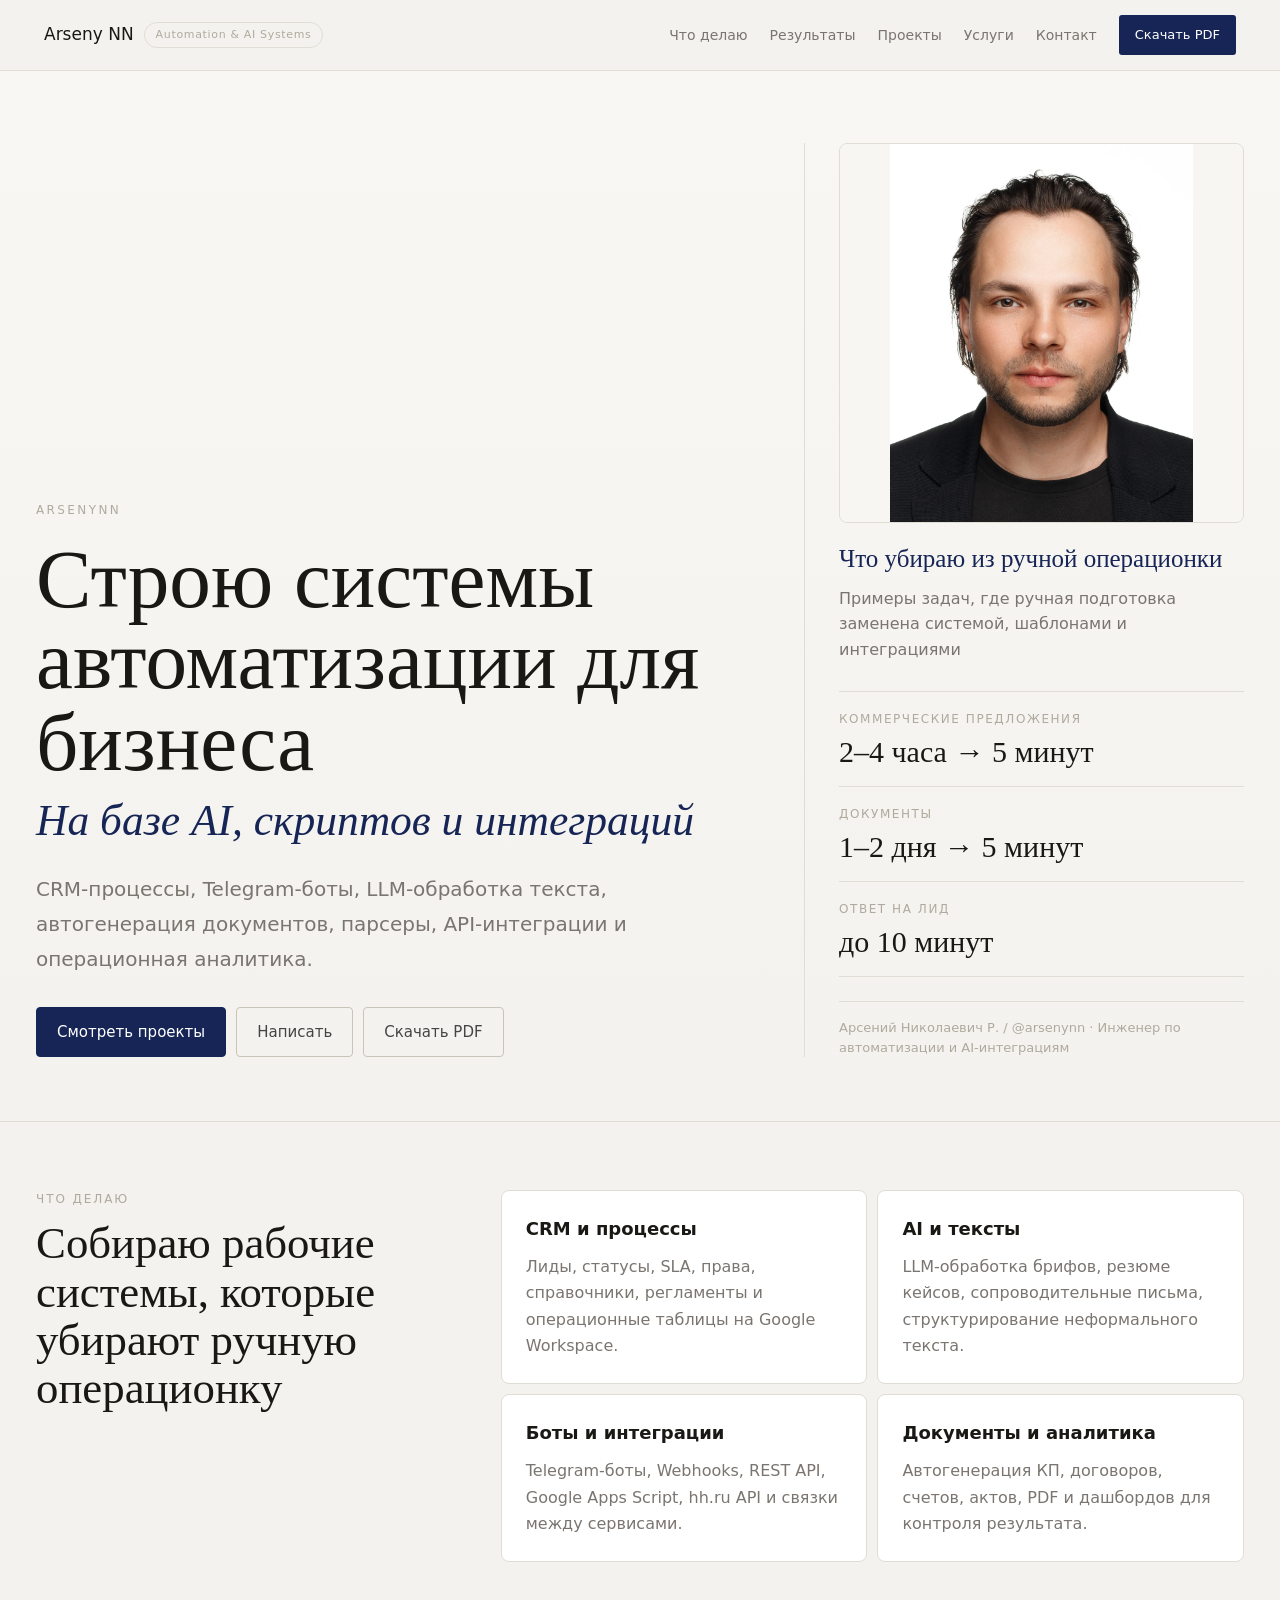
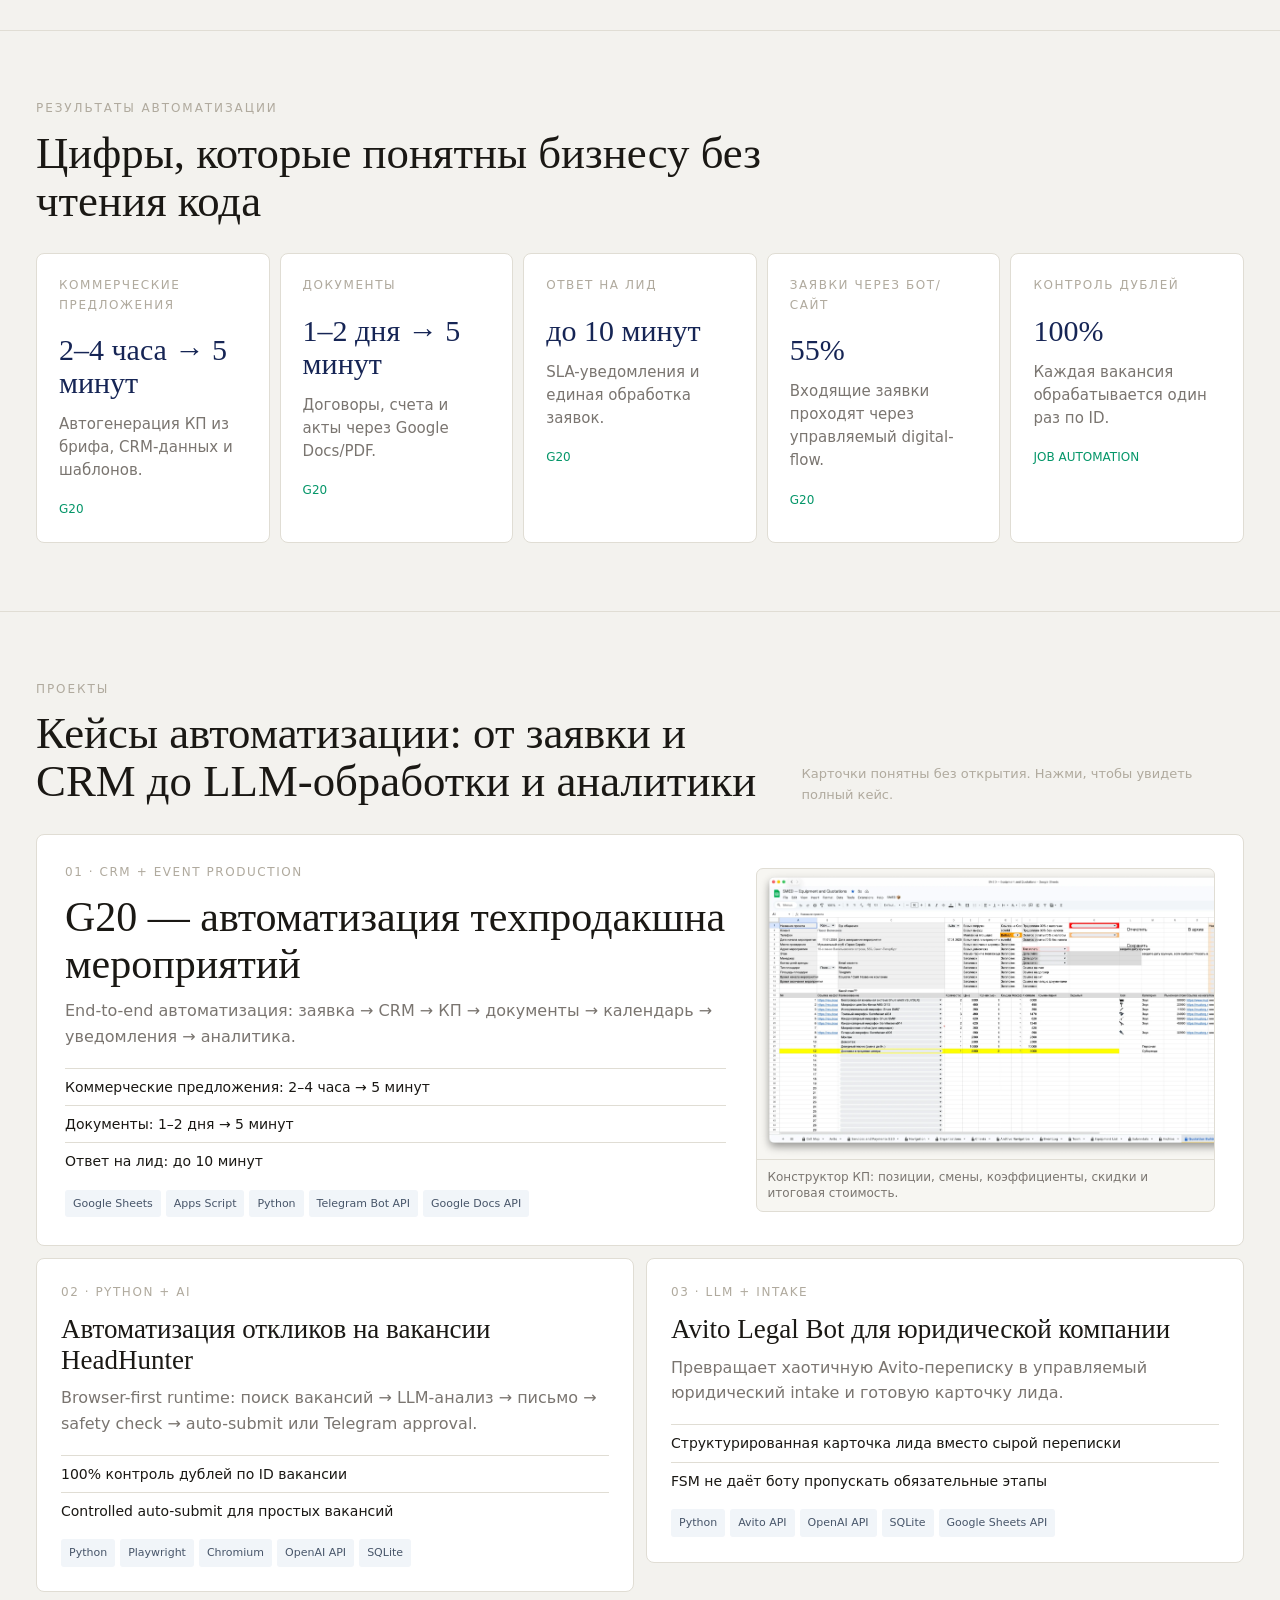
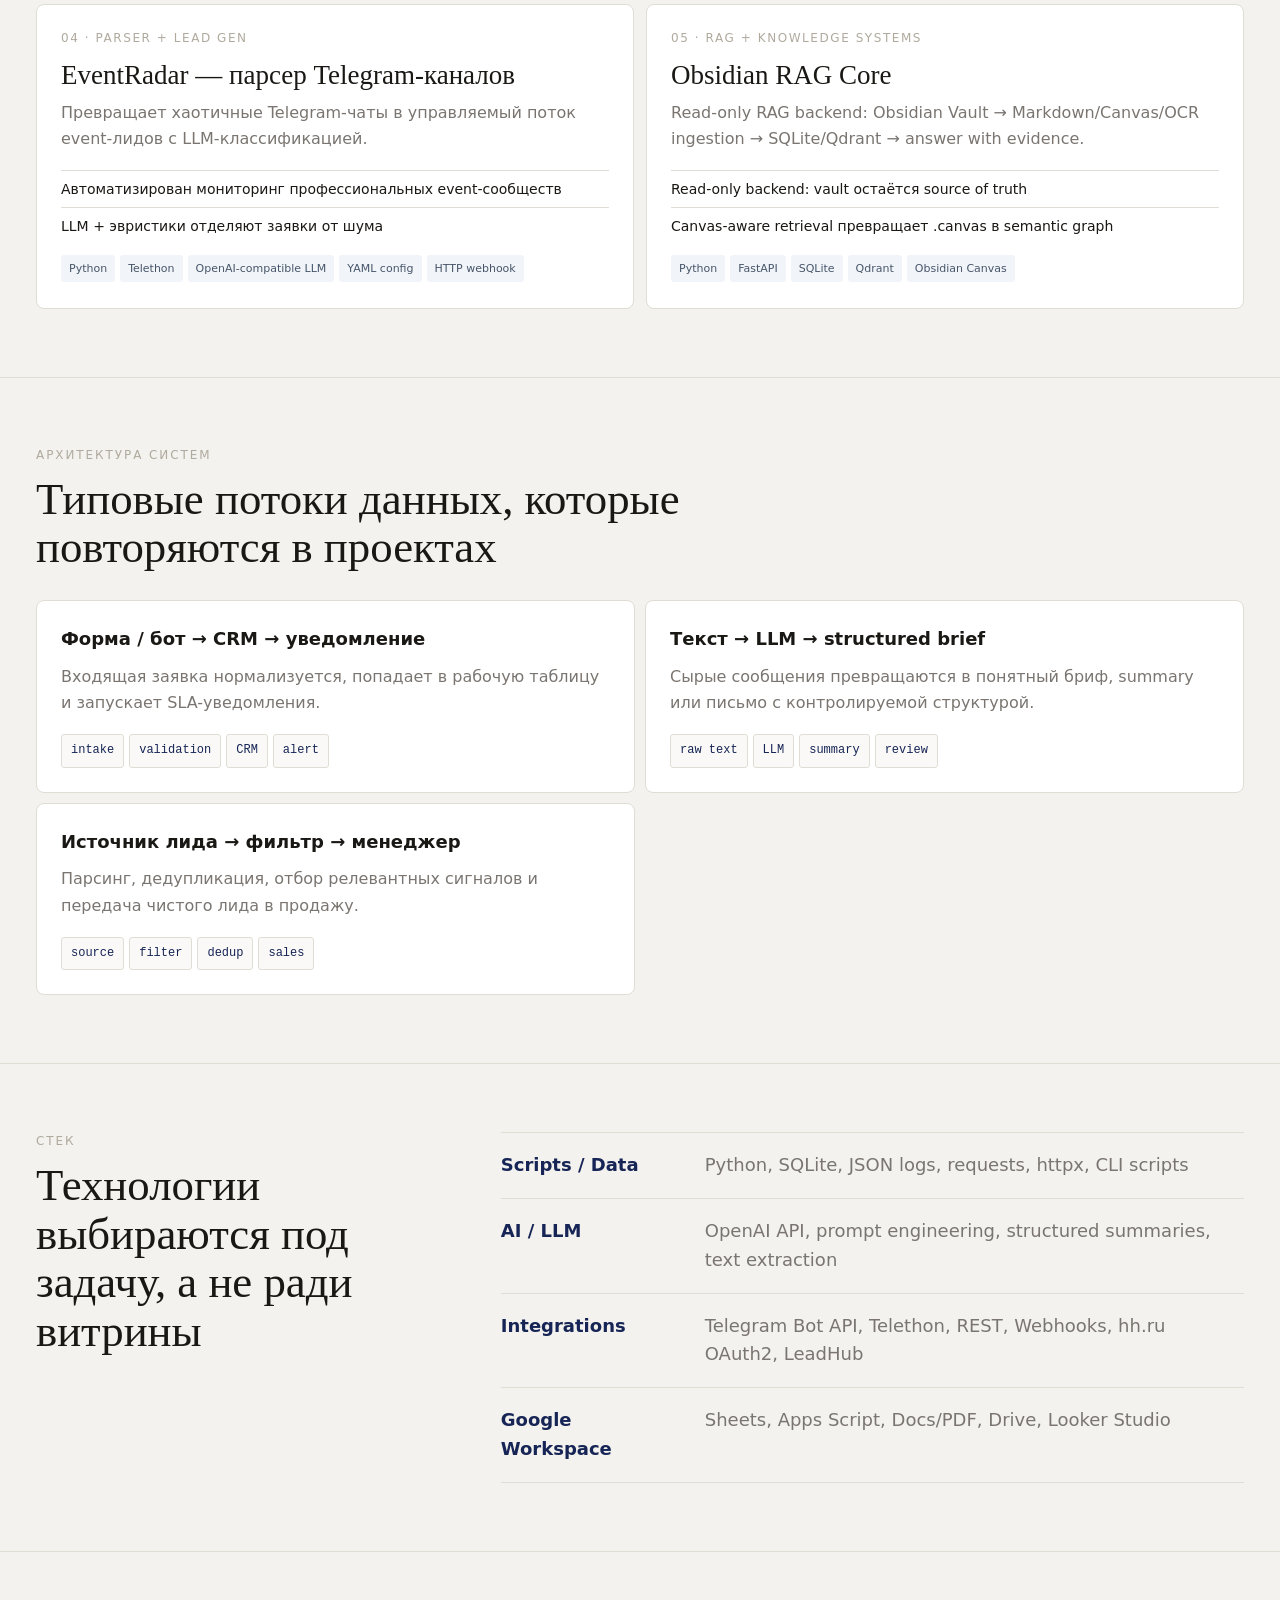
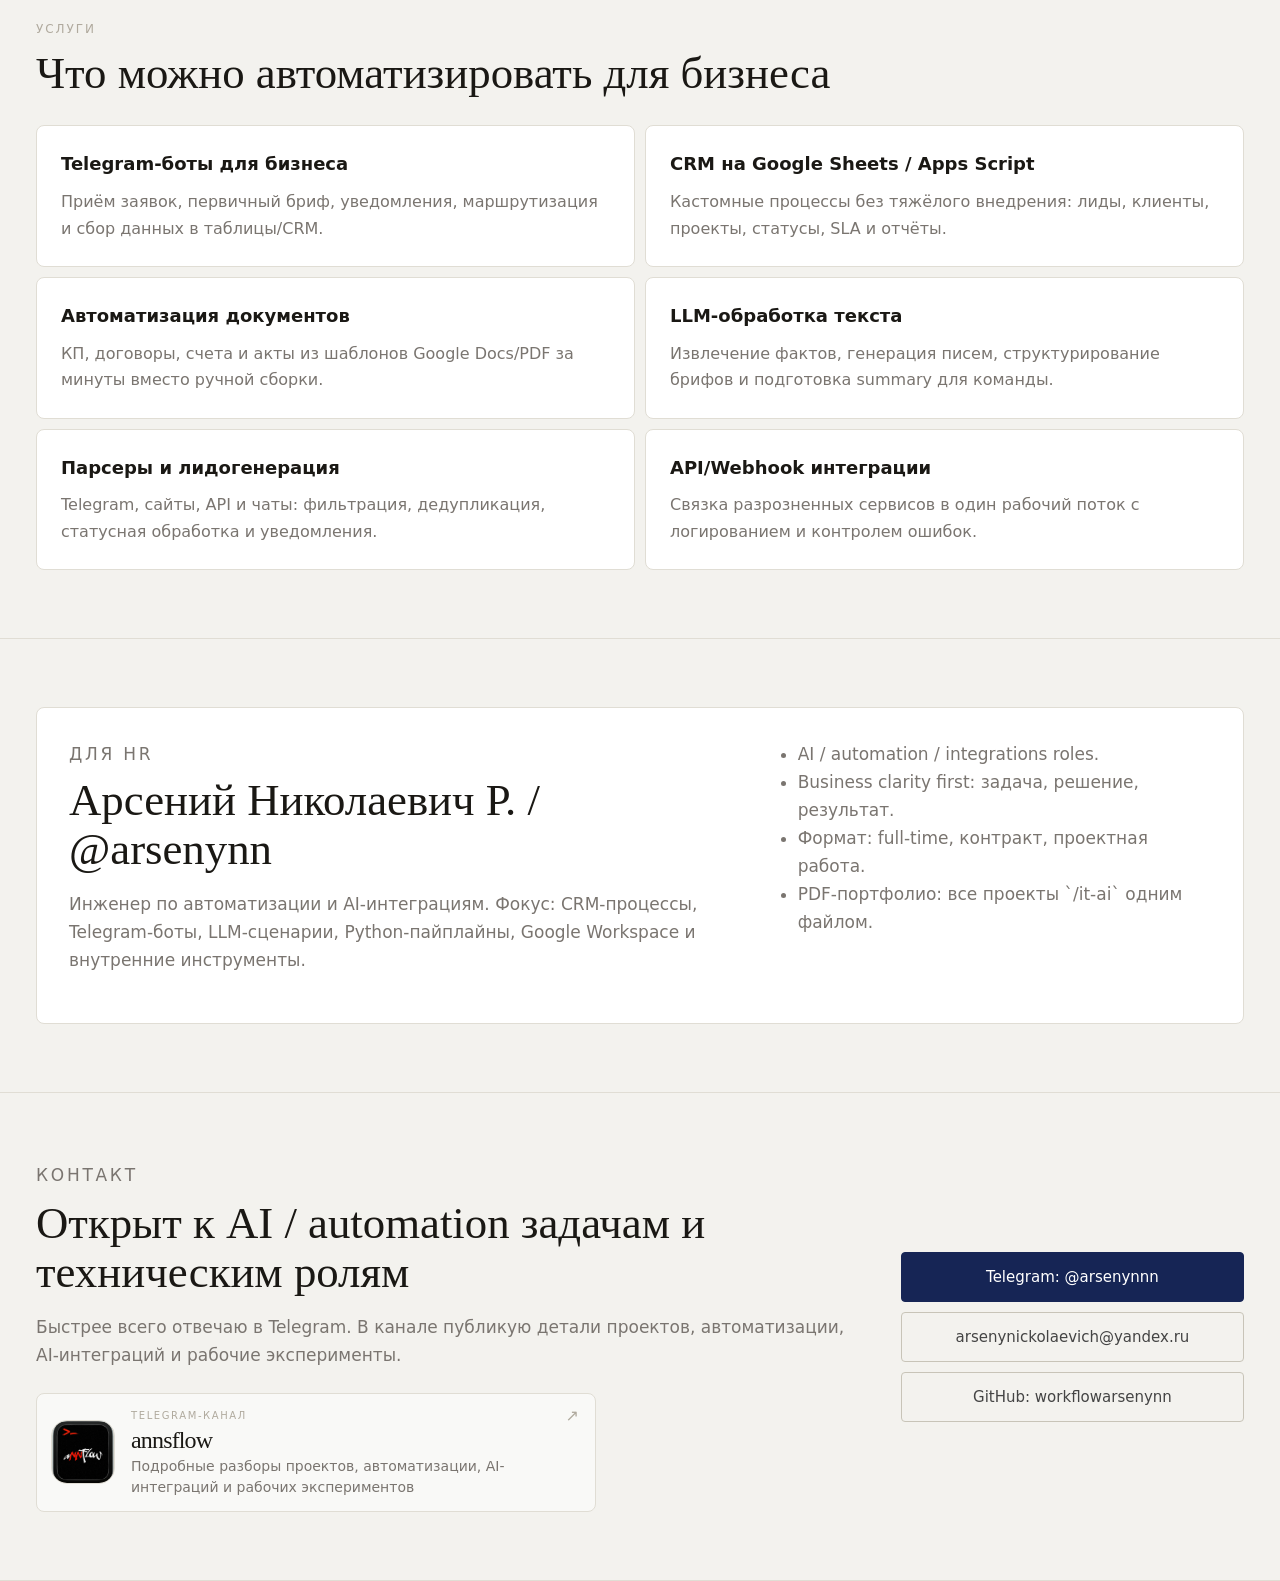
==== commit c0187ad3: "Publish portfolio-site from Portfolio@3390ca5" ====
--- a/it-ai/index.html
+++ b/it-ai/index.html
@@ -11,7 +11,7 @@
   <meta property="og:type" content="website">
   <meta property="og:url" content="https://portfolio.arsenynn.com/it-ai/">
   <title>Arseny NN — инженер по автоматизации и AI-интеграциям</title>
-  <link rel="stylesheet" href="../css/style.css?v=20261021-portfolio-domain">
+  <link rel="stylesheet" href="../css/style.css?v=20261022-webp-images">
 </head>
 <body class="ai-page">
   <nav class="site-nav ai-nav" aria-label="Основная навигация">
@@ -23,7 +23,7 @@
       <a href="#projects">Проекты</a>
       <a href="#services">Услуги</a>
       <a href="#contact">Контакт</a>
-      <a class="nav-print" href="../downloads/it-ai-portfolio.pdf?v=20261021-portfolio-domain">Скачать PDF</a>
+      <a class="nav-print" href="../downloads/it-ai-portfolio.pdf?v=20261022-webp-images">Скачать PDF</a>
     </div>
   </nav>
 
@@ -38,7 +38,7 @@
           <div class="hero-actions">
             <a class="button button-primary" href="#projects">Смотреть проекты</a>
             <a class="button" href="https://t.me/arsenynnn" target="_blank" rel="noopener">Написать</a>
-            <a class="button" href="../downloads/it-ai-portfolio.pdf?v=20261021-portfolio-domain">Скачать PDF</a>
+            <a class="button" href="../downloads/it-ai-portfolio.pdf?v=20261022-webp-images">Скачать PDF</a>
           </div>
         </div>
         <aside class="hero-proof" aria-label="Ключевые результаты">
@@ -188,6 +188,6 @@
     <section id="pdf-export" class="pdf-export" aria-label="PDF версия портфолио"></section>
   </main>
 
-  <script src="../js/main.js?v=20261021-portfolio-domain"></script>
+  <script src="../js/main.js?v=20261022-webp-images"></script>
 </body>
 </html>
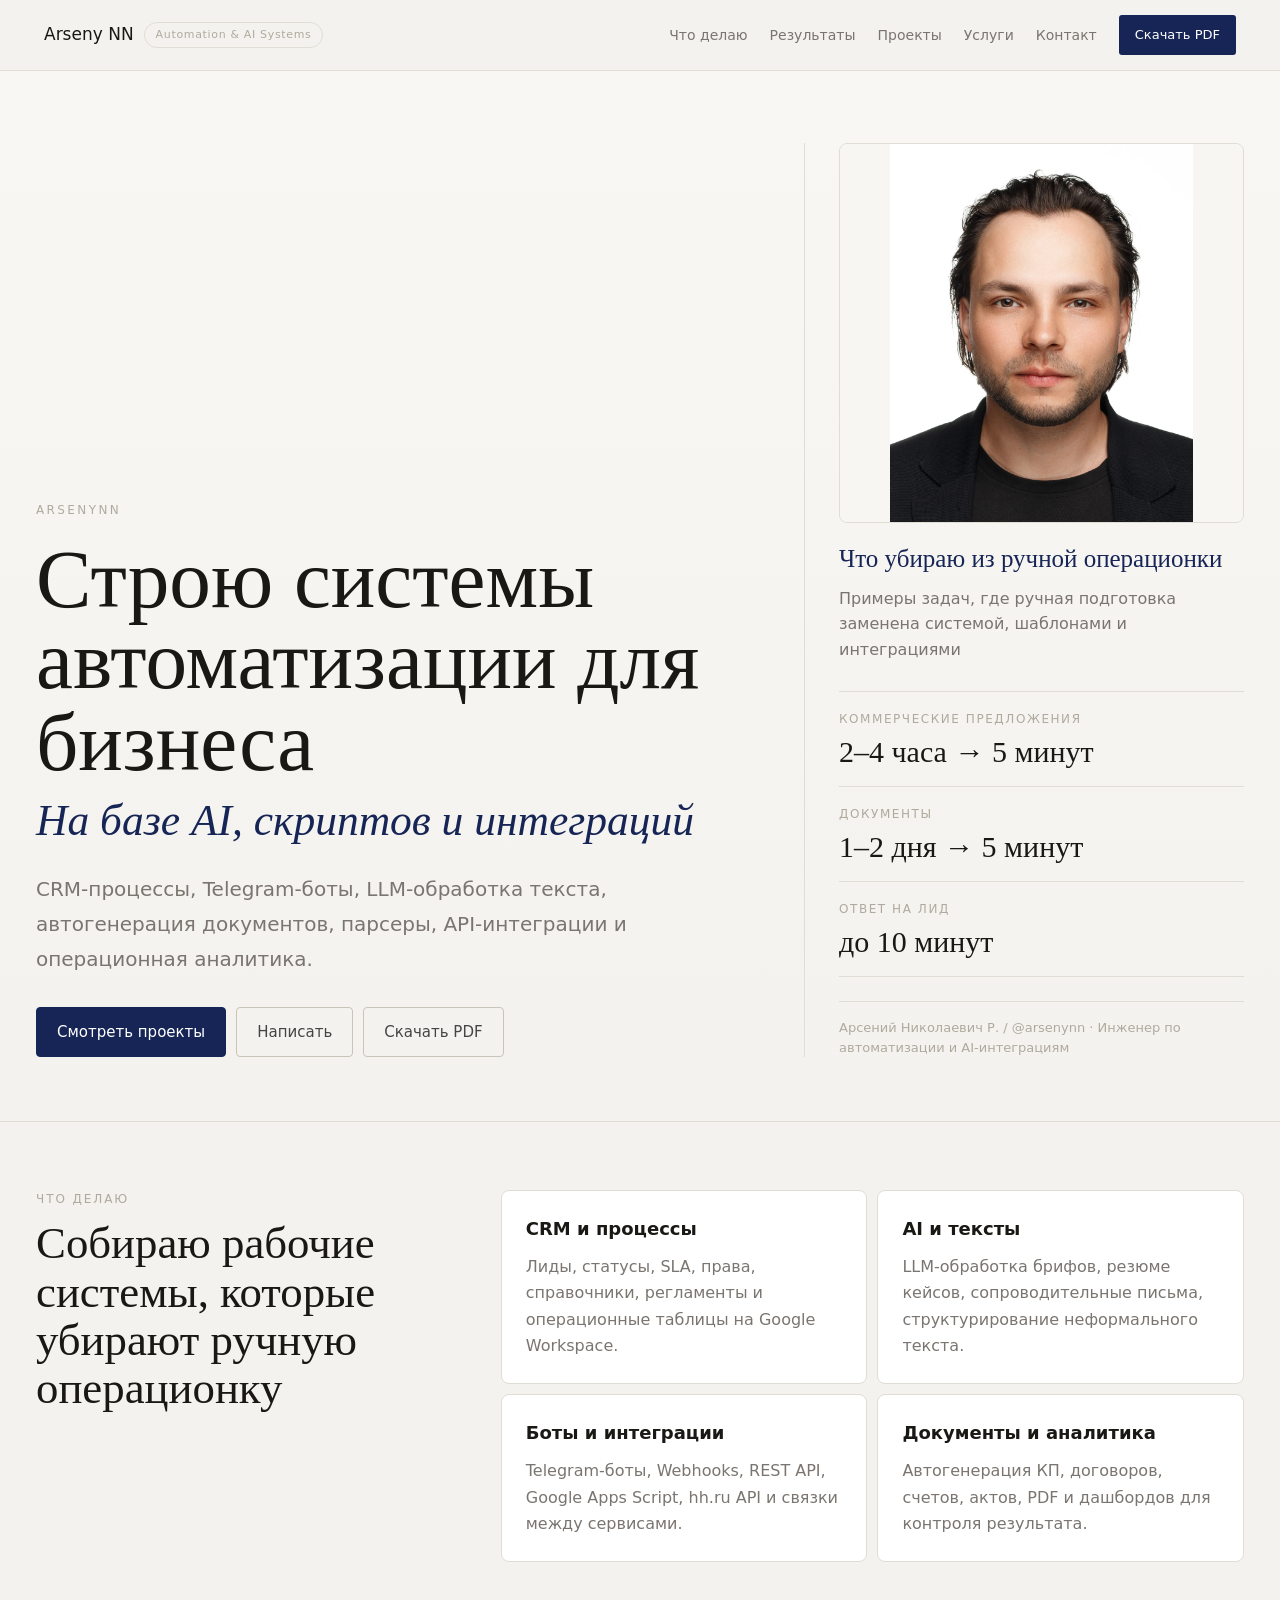
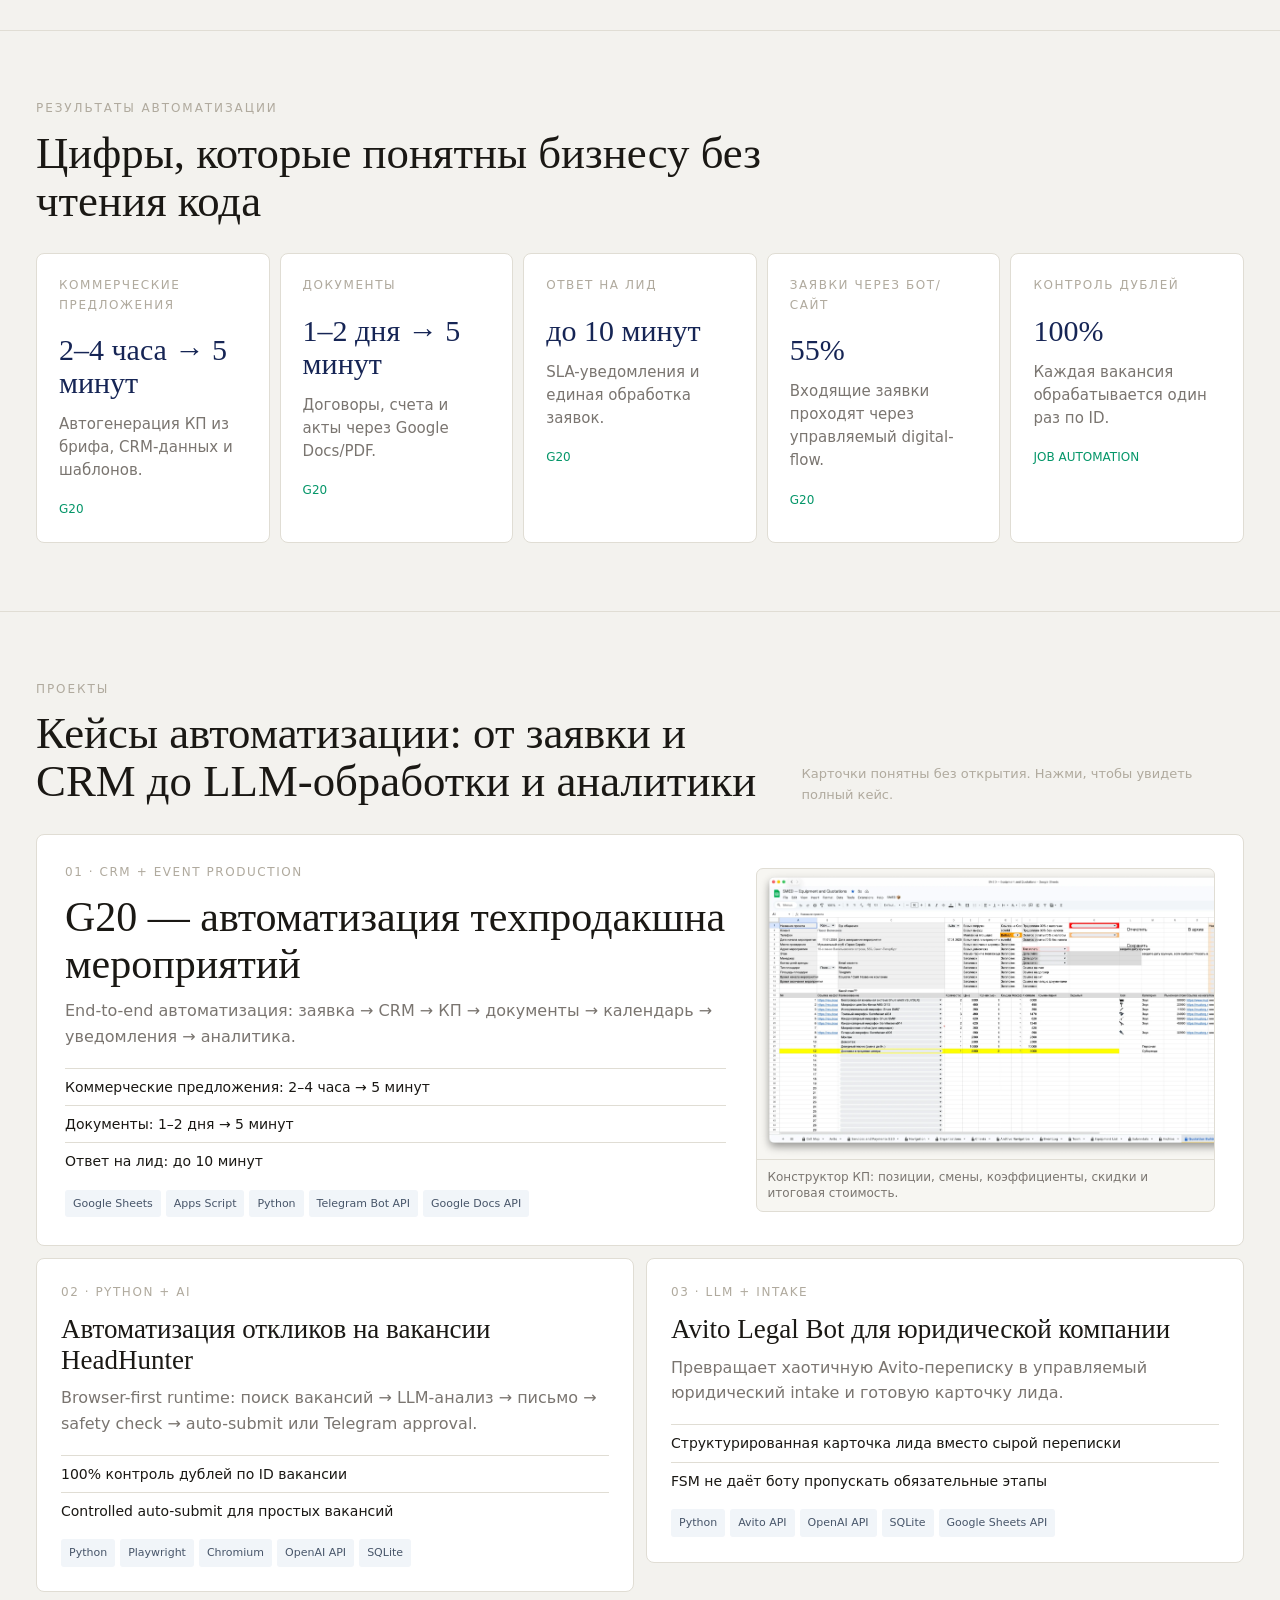
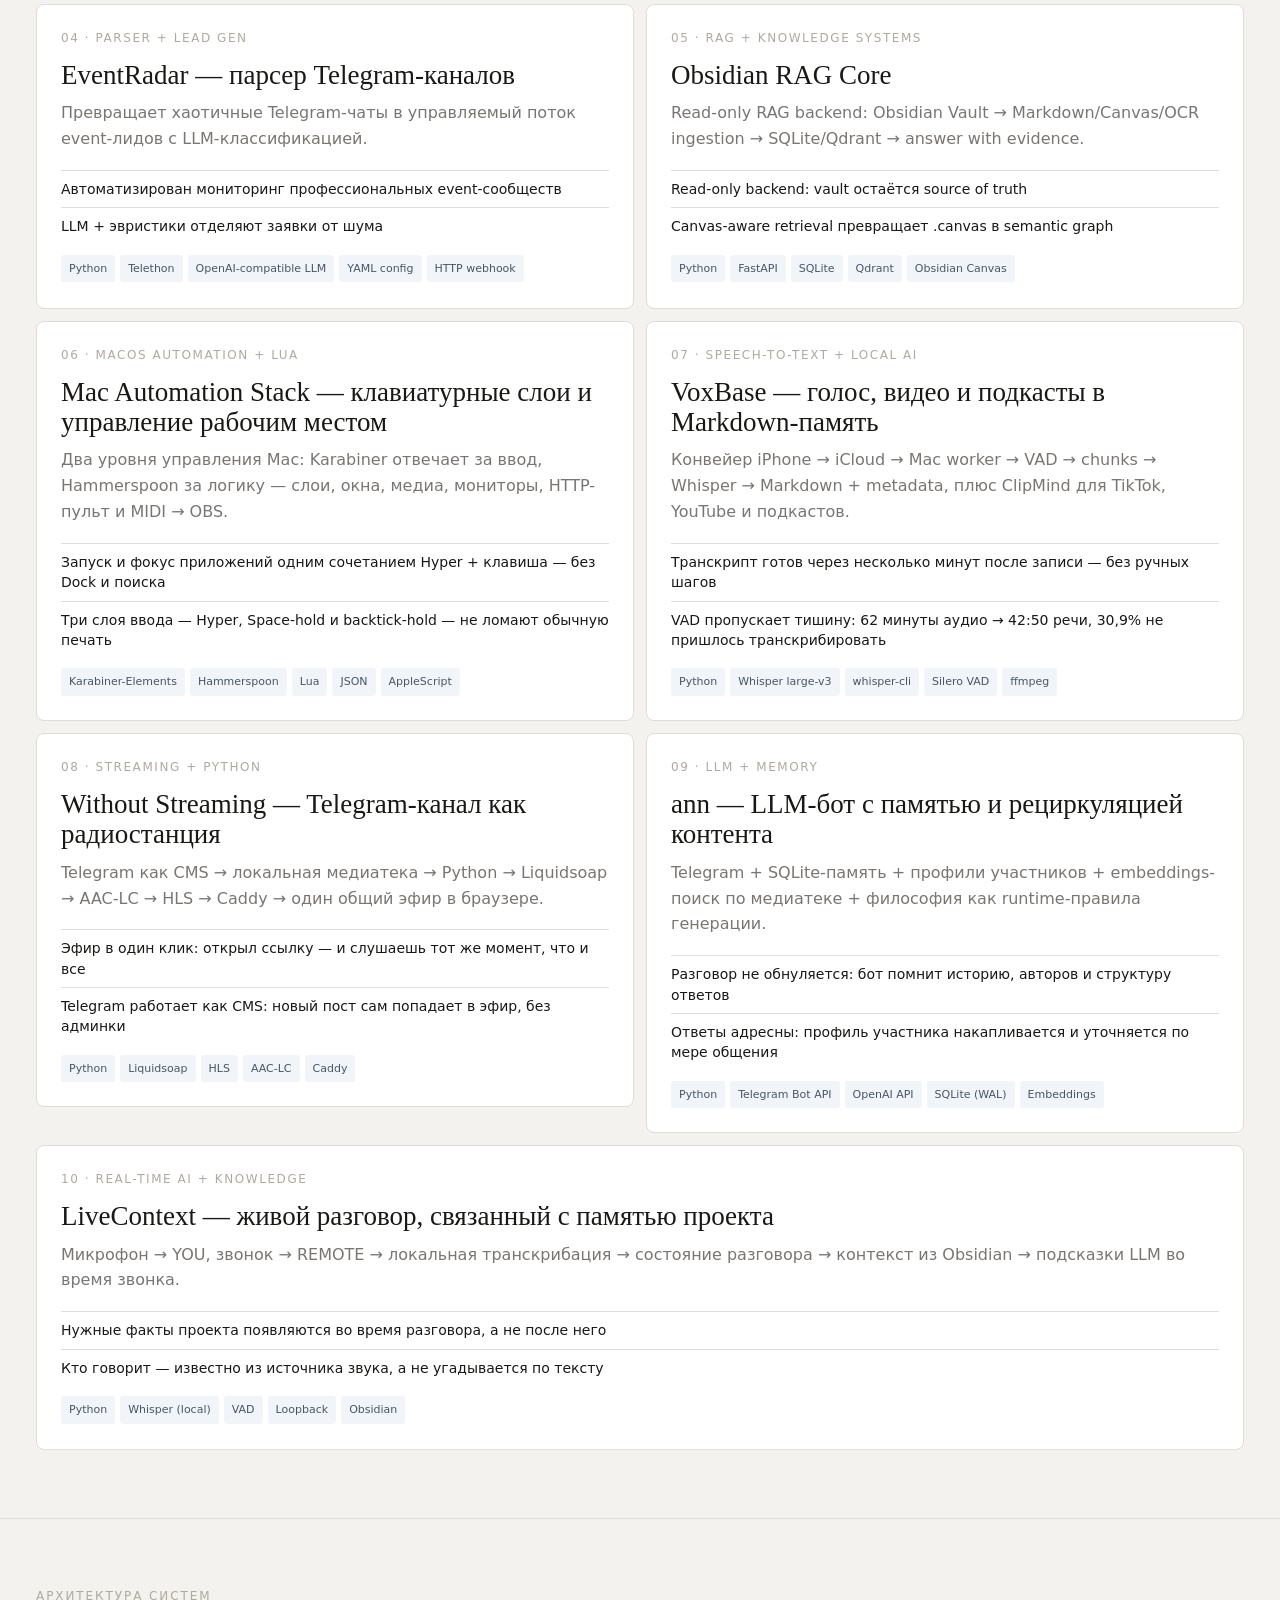
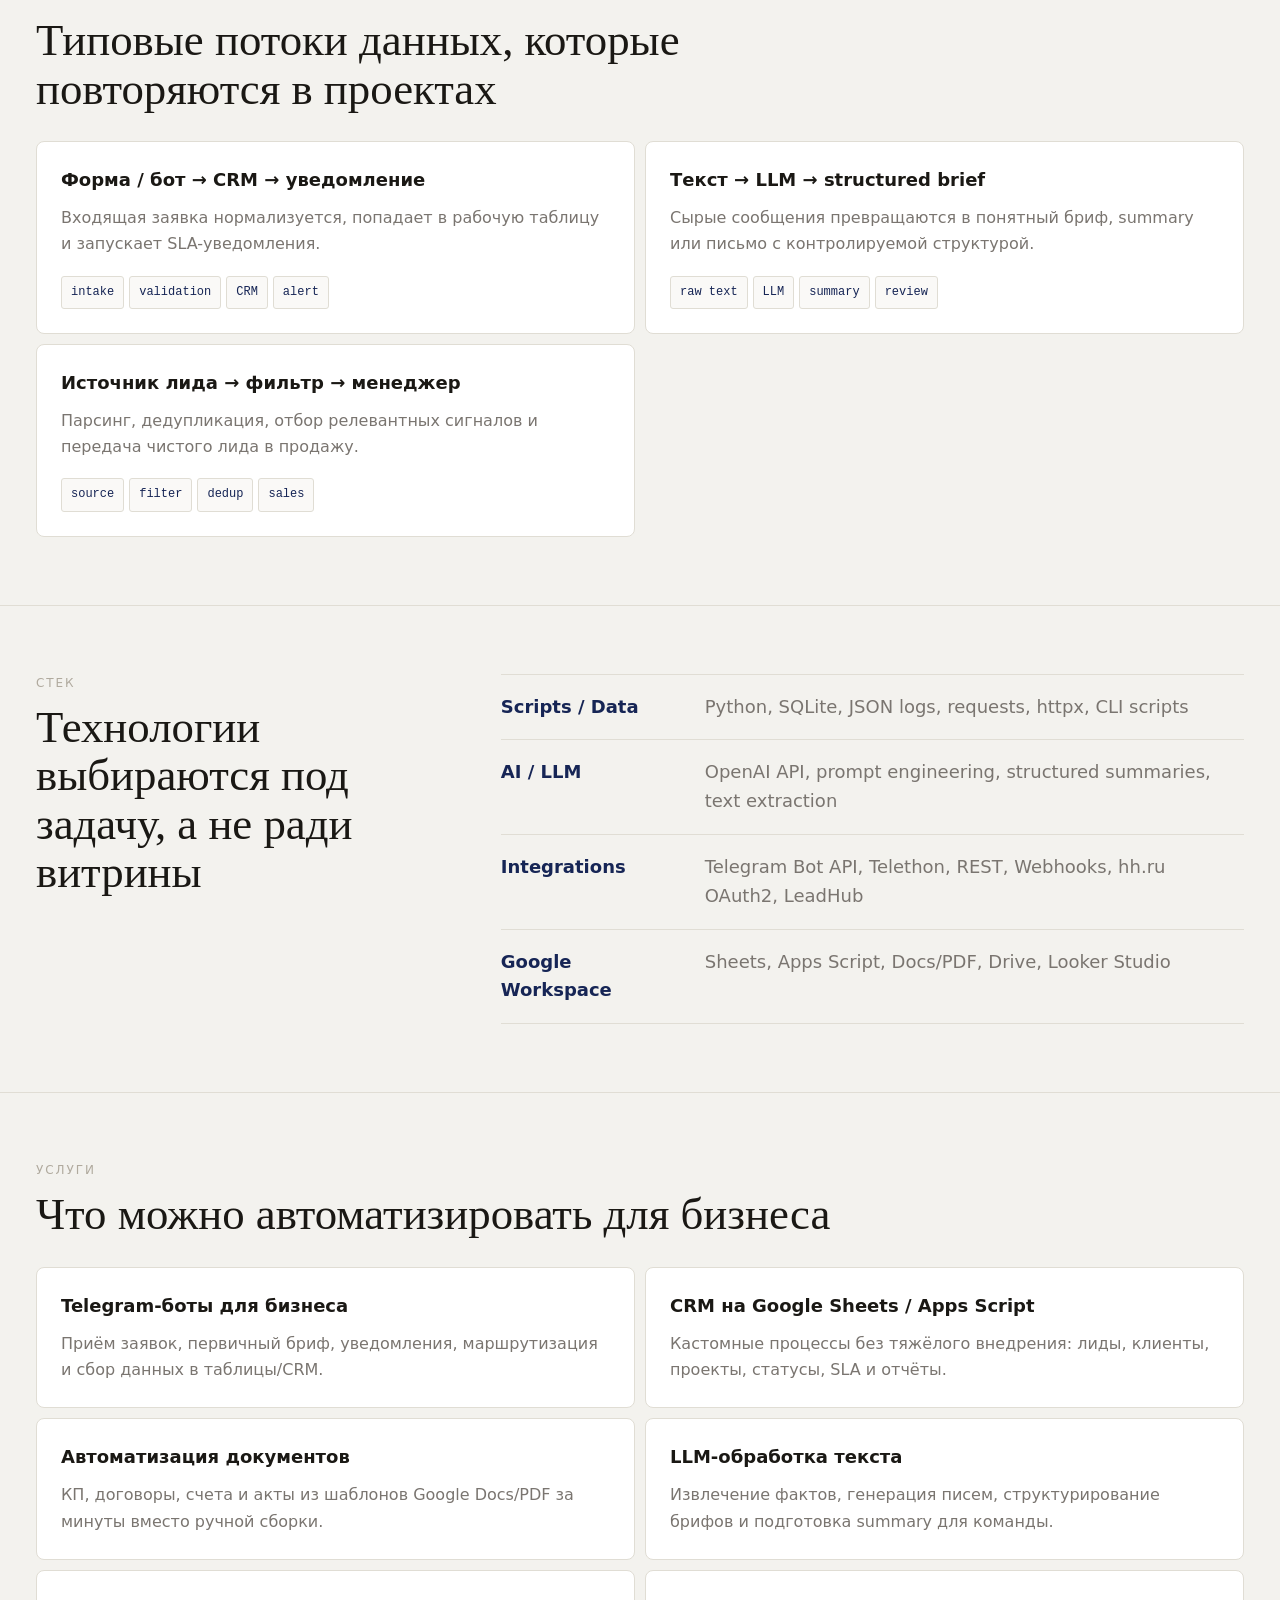
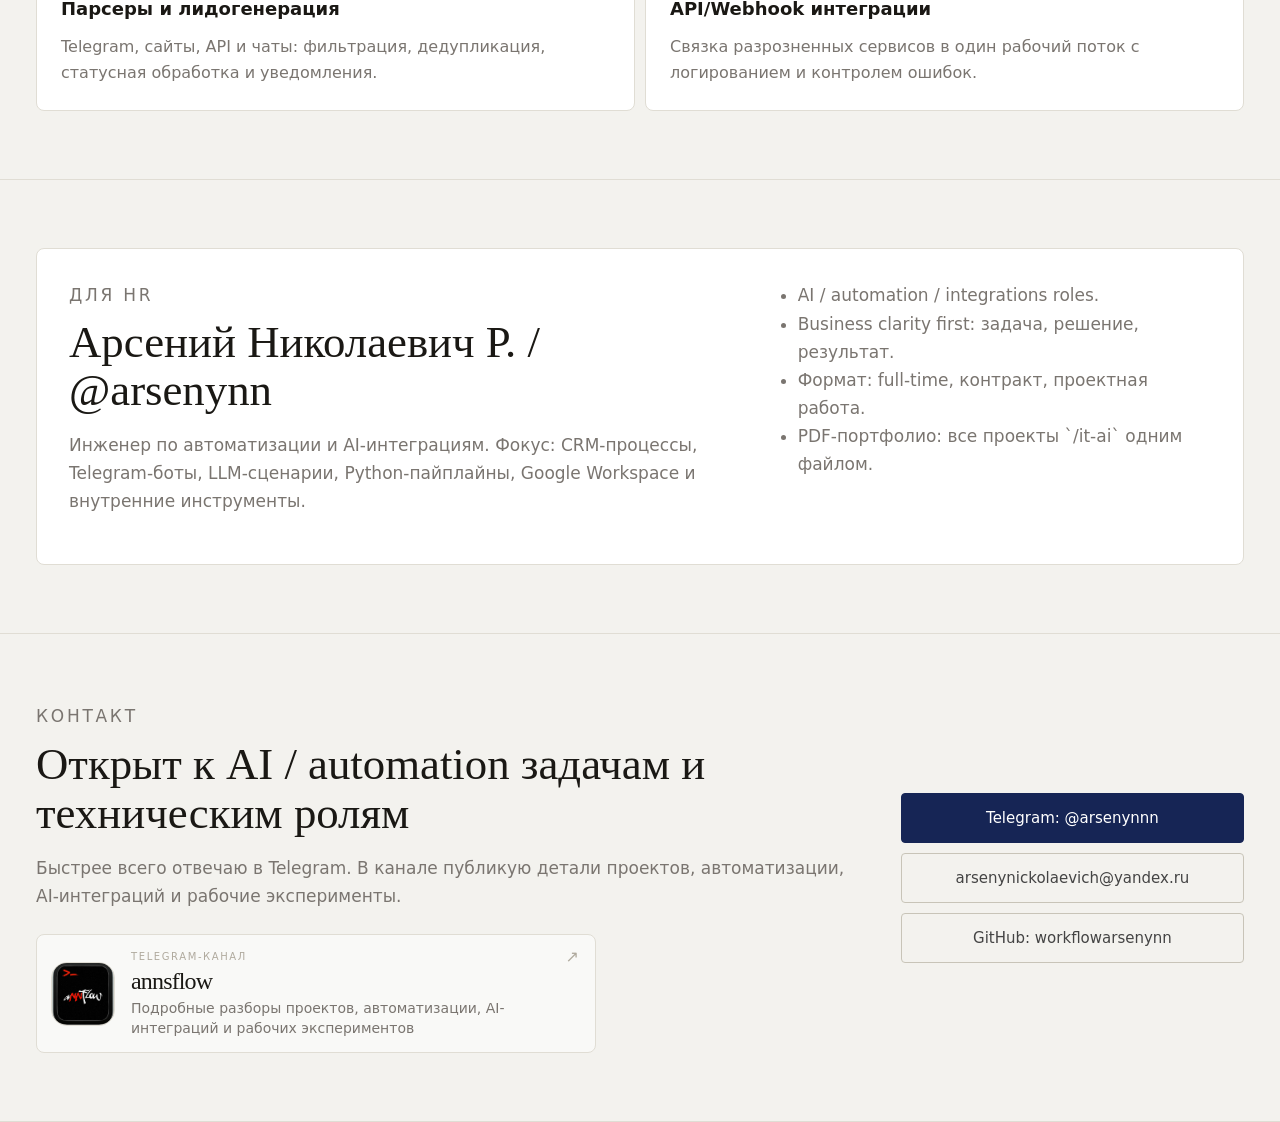
==== commit ed318576: "Publish portfolio-site from Portfolio@acde94c" ====
--- a/it-ai/index.html
+++ b/it-ai/index.html
@@ -11,7 +11,7 @@
   <meta property="og:type" content="website">
   <meta property="og:url" content="https://portfolio.arsenynn.com/it-ai/">
   <title>Arseny NN — инженер по автоматизации и AI-интеграциям</title>
-  <link rel="stylesheet" href="../css/style.css?v=20261022-webp-images">
+  <link rel="stylesheet" href="../css/style.css?v=20261031-livecontext">
 </head>
 <body class="ai-page">
   <nav class="site-nav ai-nav" aria-label="Основная навигация">
@@ -23,7 +23,7 @@
       <a href="#projects">Проекты</a>
       <a href="#services">Услуги</a>
       <a href="#contact">Контакт</a>
-      <a class="nav-print" href="../downloads/it-ai-portfolio.pdf?v=20261022-webp-images">Скачать PDF</a>
+      <a class="nav-print" href="../downloads/it-ai-portfolio.pdf?v=20261031-livecontext">Скачать PDF</a>
     </div>
   </nav>
 
@@ -38,7 +38,7 @@
           <div class="hero-actions">
             <a class="button button-primary" href="#projects">Смотреть проекты</a>
             <a class="button" href="https://t.me/arsenynnn" target="_blank" rel="noopener">Написать</a>
-            <a class="button" href="../downloads/it-ai-portfolio.pdf?v=20261022-webp-images">Скачать PDF</a>
+            <a class="button" href="../downloads/it-ai-portfolio.pdf?v=20261031-livecontext">Скачать PDF</a>
           </div>
         </div>
         <aside class="hero-proof" aria-label="Ключевые результаты">
@@ -188,6 +188,6 @@
     <section id="pdf-export" class="pdf-export" aria-label="PDF версия портфолио"></section>
   </main>
 
-  <script src="../js/main.js?v=20261022-webp-images"></script>
+  <script src="../js/main.js?v=20261031-livecontext"></script>
 </body>
 </html>
--- a/css/style.css
+++ b/css/style.css
@@ -1254,6 +1254,11 @@
   grid-column: span 2;
 }
 
+/* Нечётное число обычных карточек: последняя занимает всю строку, чтобы сетка не оставляла пустую ячейку. */
+.case-card:not(.featured-case):nth-child(even):last-child {
+  grid-column: 1 / -1;
+}
+
 .case-card-button {
   display: grid;
   width: 100%;
@@ -1519,6 +1524,27 @@
   width: 100%;
   max-height: 620px;
   background: #111;
+}
+
+.proof-video figcaption a {
+  color: var(--accent-navy);
+  text-decoration: none;
+  white-space: nowrap;
+}
+
+.proof-video figcaption a:hover {
+  text-decoration: underline;
+}
+
+/* Вертикальное видео с телефона: узкая колонка вместо растянутого кадра. */
+.proof-video.proof-video-portrait {
+  justify-self: start;
+  width: min(100%, 360px);
+}
+
+.proof-video-portrait video {
+  max-height: none;
+  aspect-ratio: 540 / 1170;
 }
 
 .proof-video figcaption {
@@ -1571,6 +1597,80 @@
 
 .system-modules {
   margin-top: 34px;
+}
+
+/* Файлы проекта (конфиги для просмотра/скачивания) — визуально как module-card. */
+.case-files {
+  margin-top: 34px;
+}
+
+.case-files-grid {
+  display: grid;
+  grid-template-columns: repeat(2, minmax(0, 1fr));
+  gap: 10px;
+}
+
+.case-file-card {
+  display: grid;
+  gap: 10px;
+  align-content: start;
+  border: 0.5px solid var(--border);
+  border-radius: 8px;
+  padding: 22px;
+  background: var(--bg-page);
+}
+
+.case-file-card h4 {
+  margin: 0;
+  color: var(--accent-navy);
+  font-size: 15px;
+  font-weight: 700;
+  letter-spacing: -0.015em;
+}
+
+.case-file-card p {
+  margin: 0;
+  color: var(--text-secondary);
+  font-size: 14px;
+  line-height: 1.55;
+}
+
+.case-file-card code {
+  justify-self: start;
+  padding: 3px 7px;
+  border-radius: 4px;
+  background: var(--bg-card);
+  color: var(--text-primary);
+  font-size: 12px;
+}
+
+.case-file-actions {
+  display: flex;
+  flex-wrap: wrap;
+  gap: 8px;
+  margin-top: 4px;
+}
+
+.case-file-actions a {
+  padding: 7px 12px;
+  border: 0.5px solid var(--border);
+  border-radius: 6px;
+  background: var(--bg-card);
+  color: var(--accent-navy);
+  font-size: 13px;
+  text-decoration: none;
+  transition: border-color 0.14s ease, background 0.14s ease;
+}
+
+.case-file-actions a:hover {
+  border-color: var(--border-hover);
+  background: var(--bg-hover);
+}
+
+@media (max-width: 768px) {
+  .case-files-grid {
+    grid-template-columns: 1fr;
+  }
 }
 
 .case-section-head {
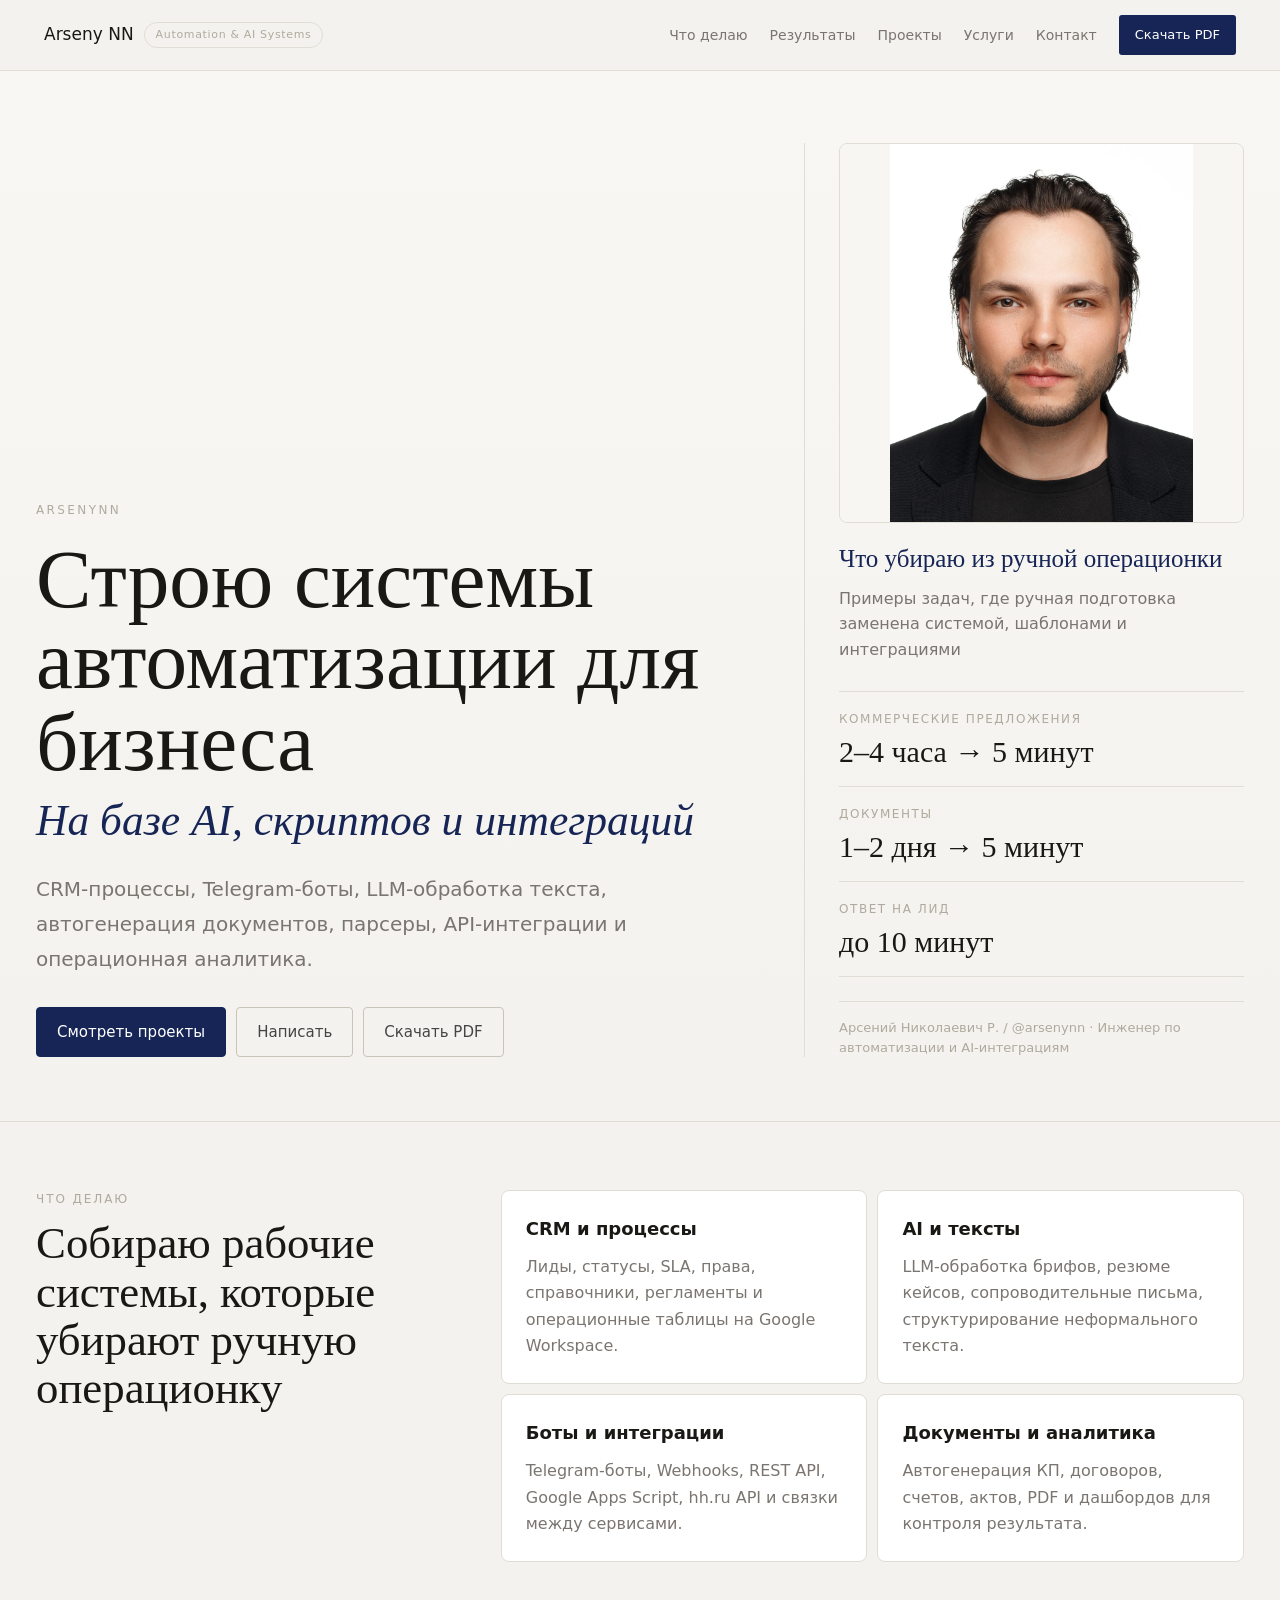
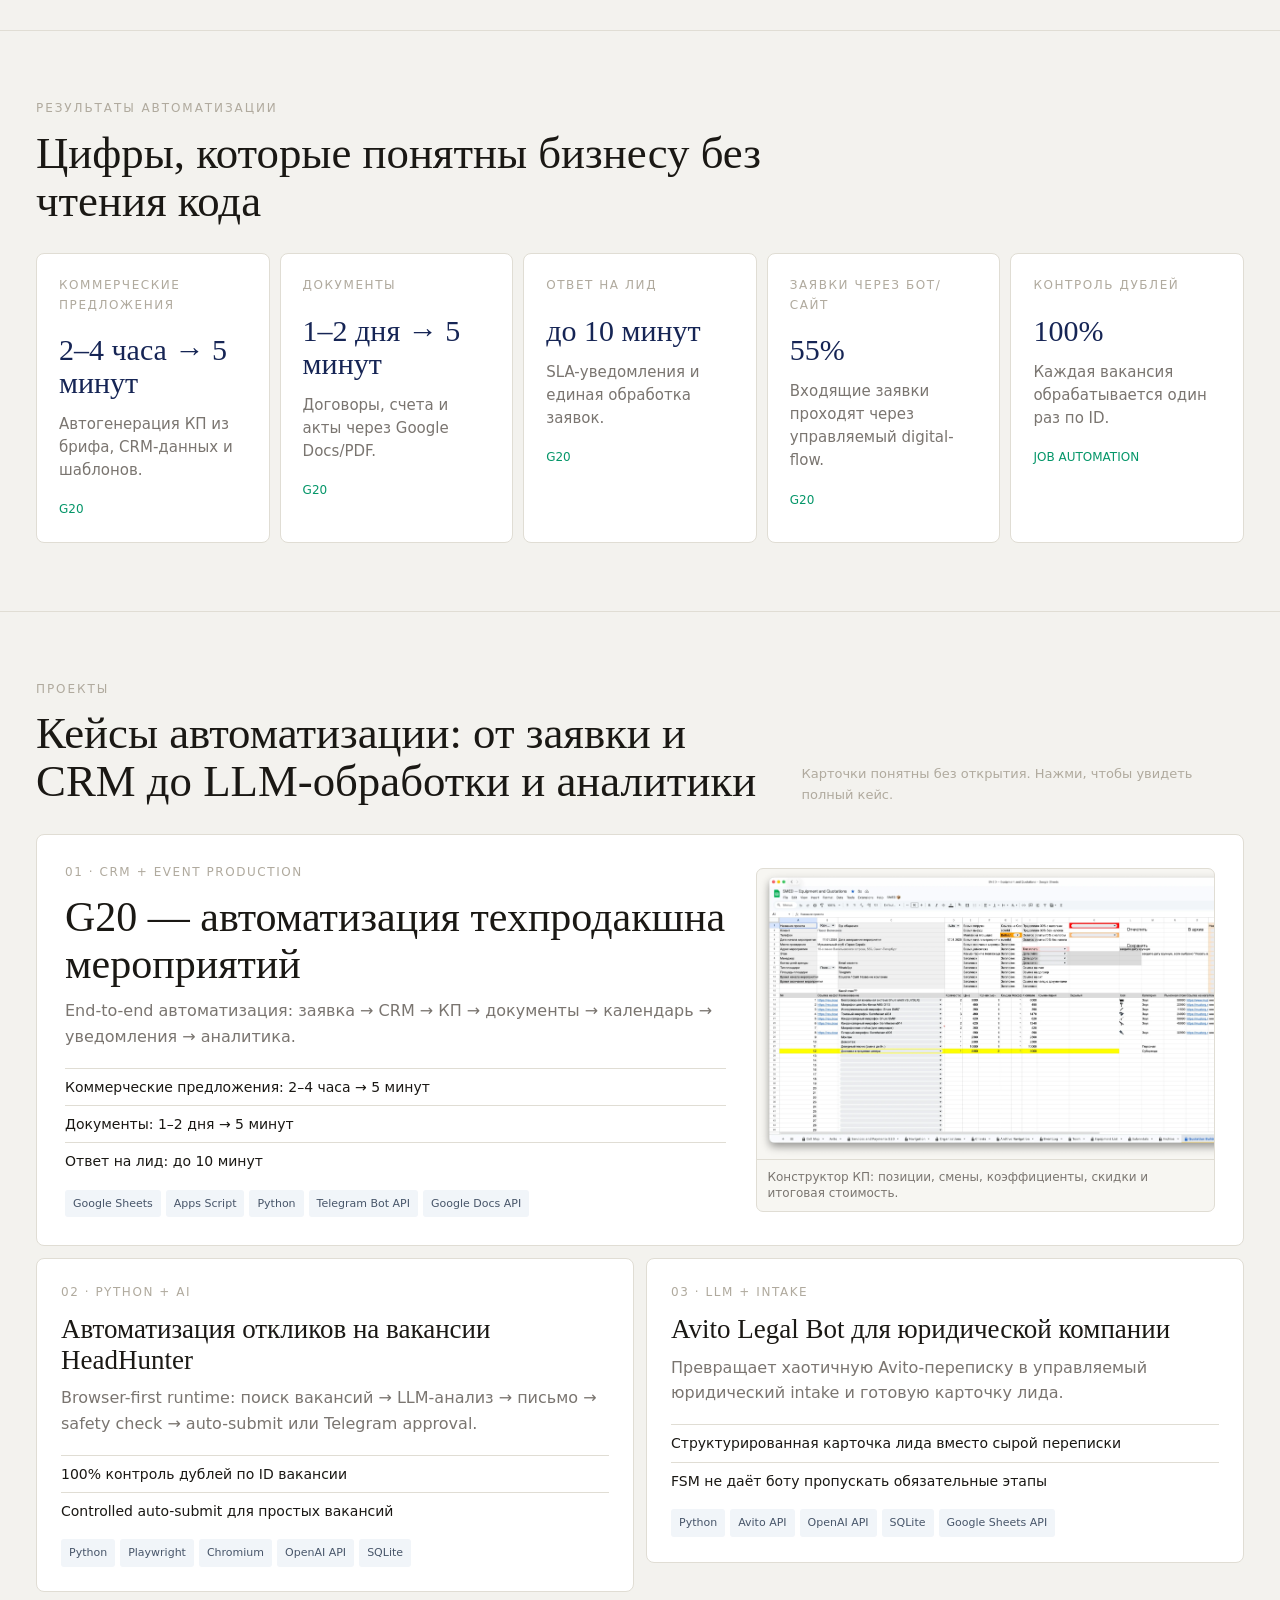
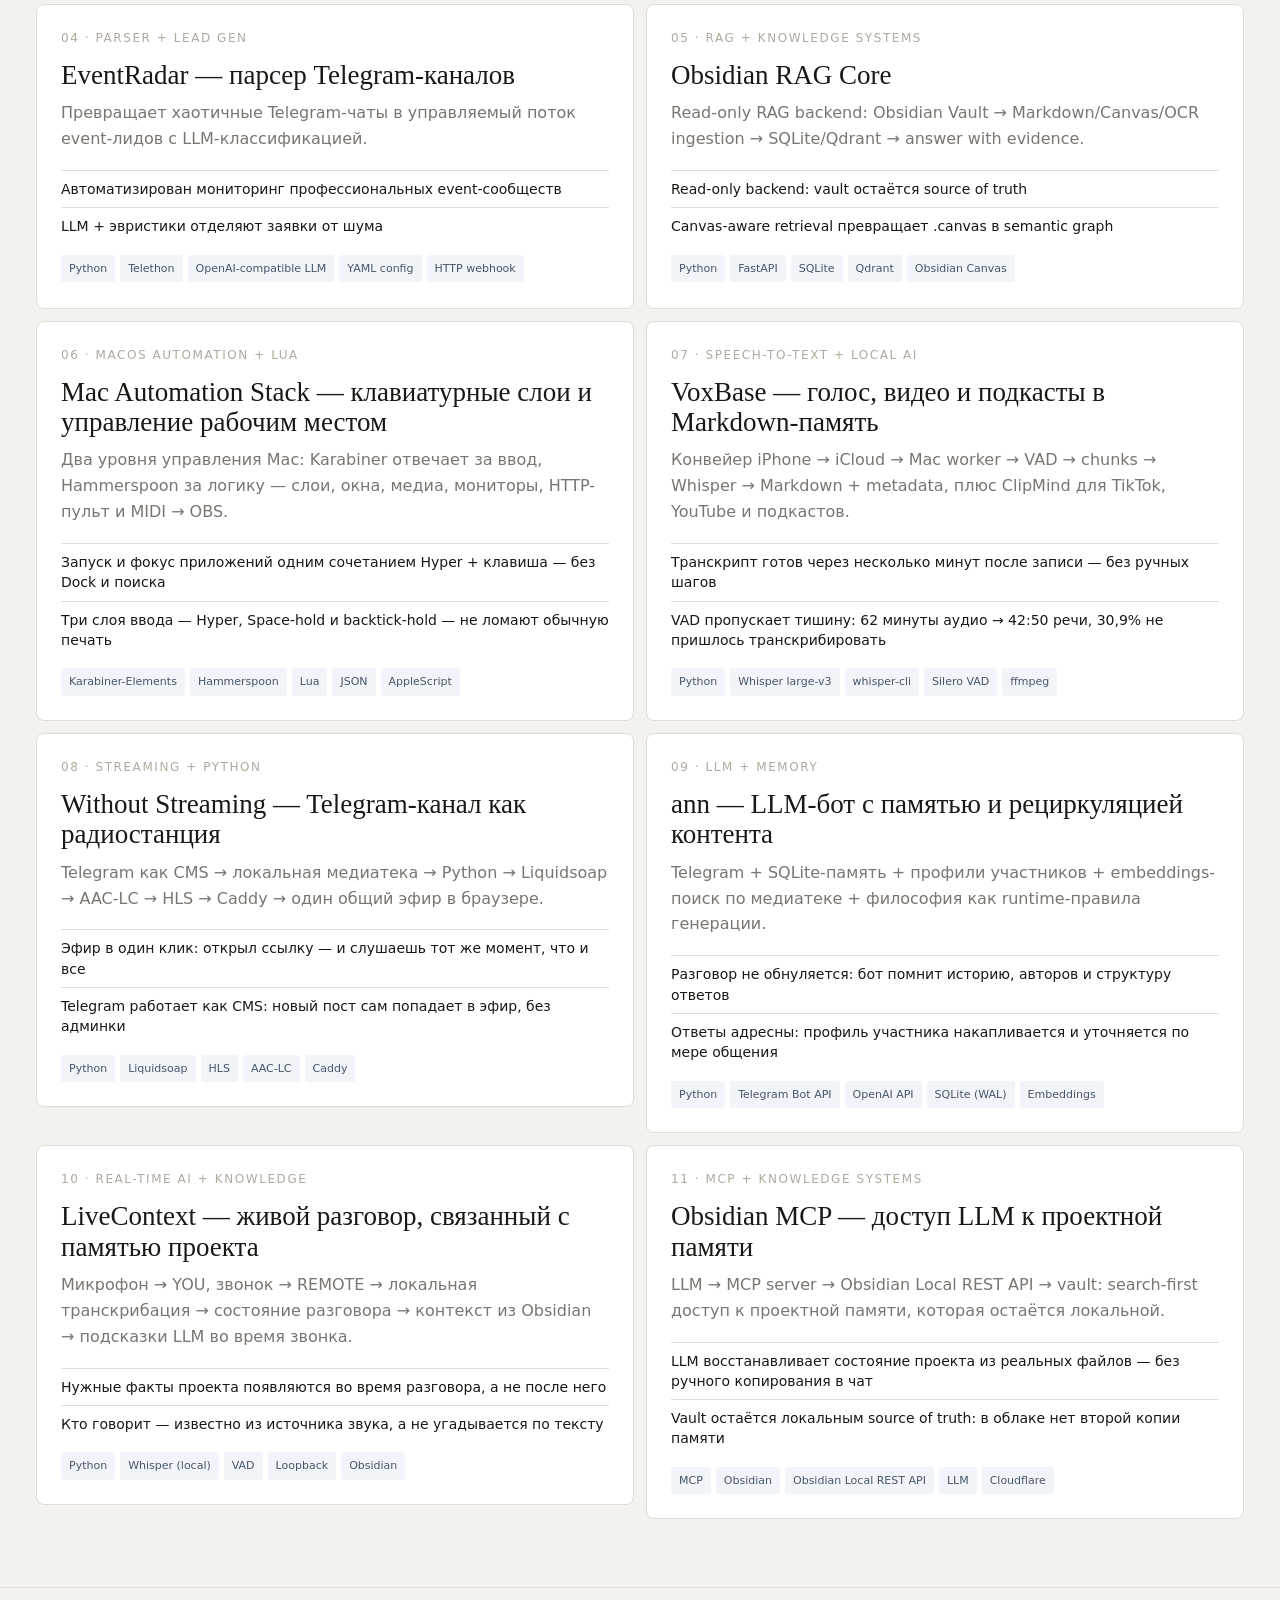
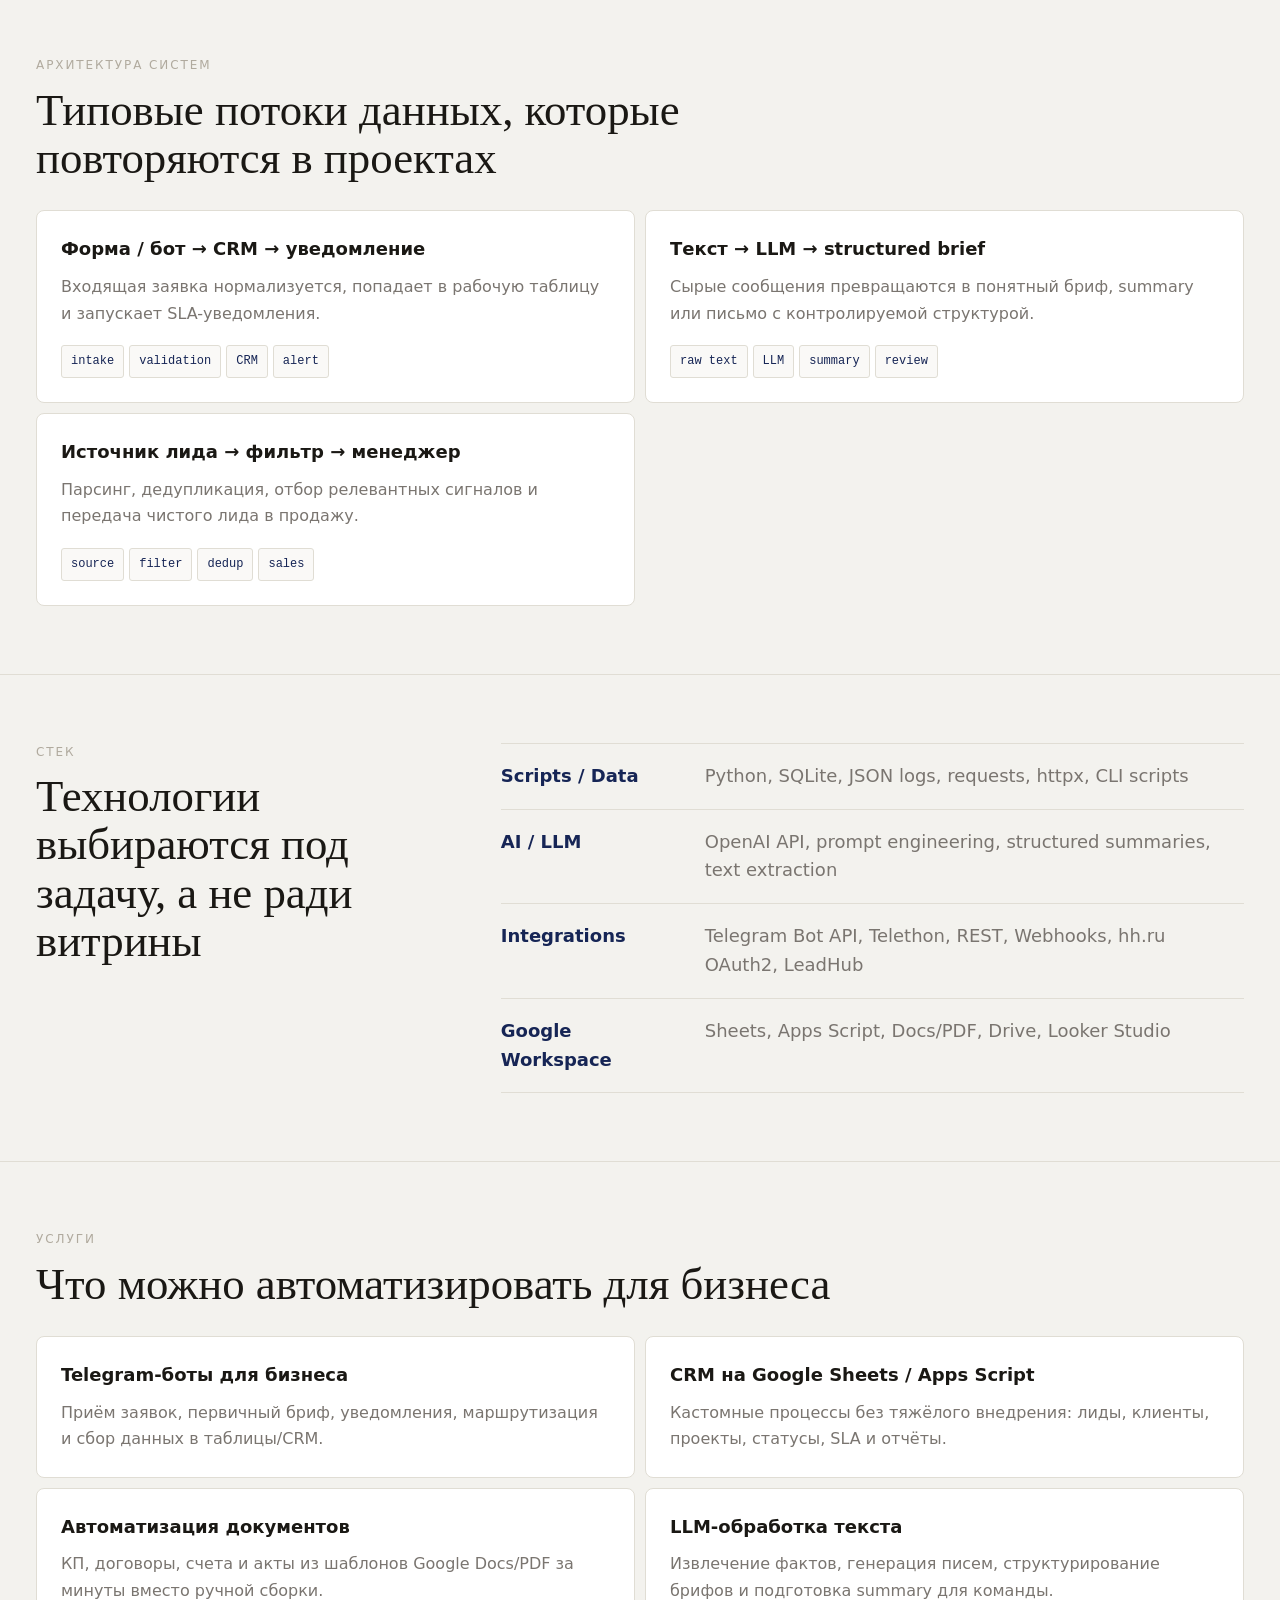
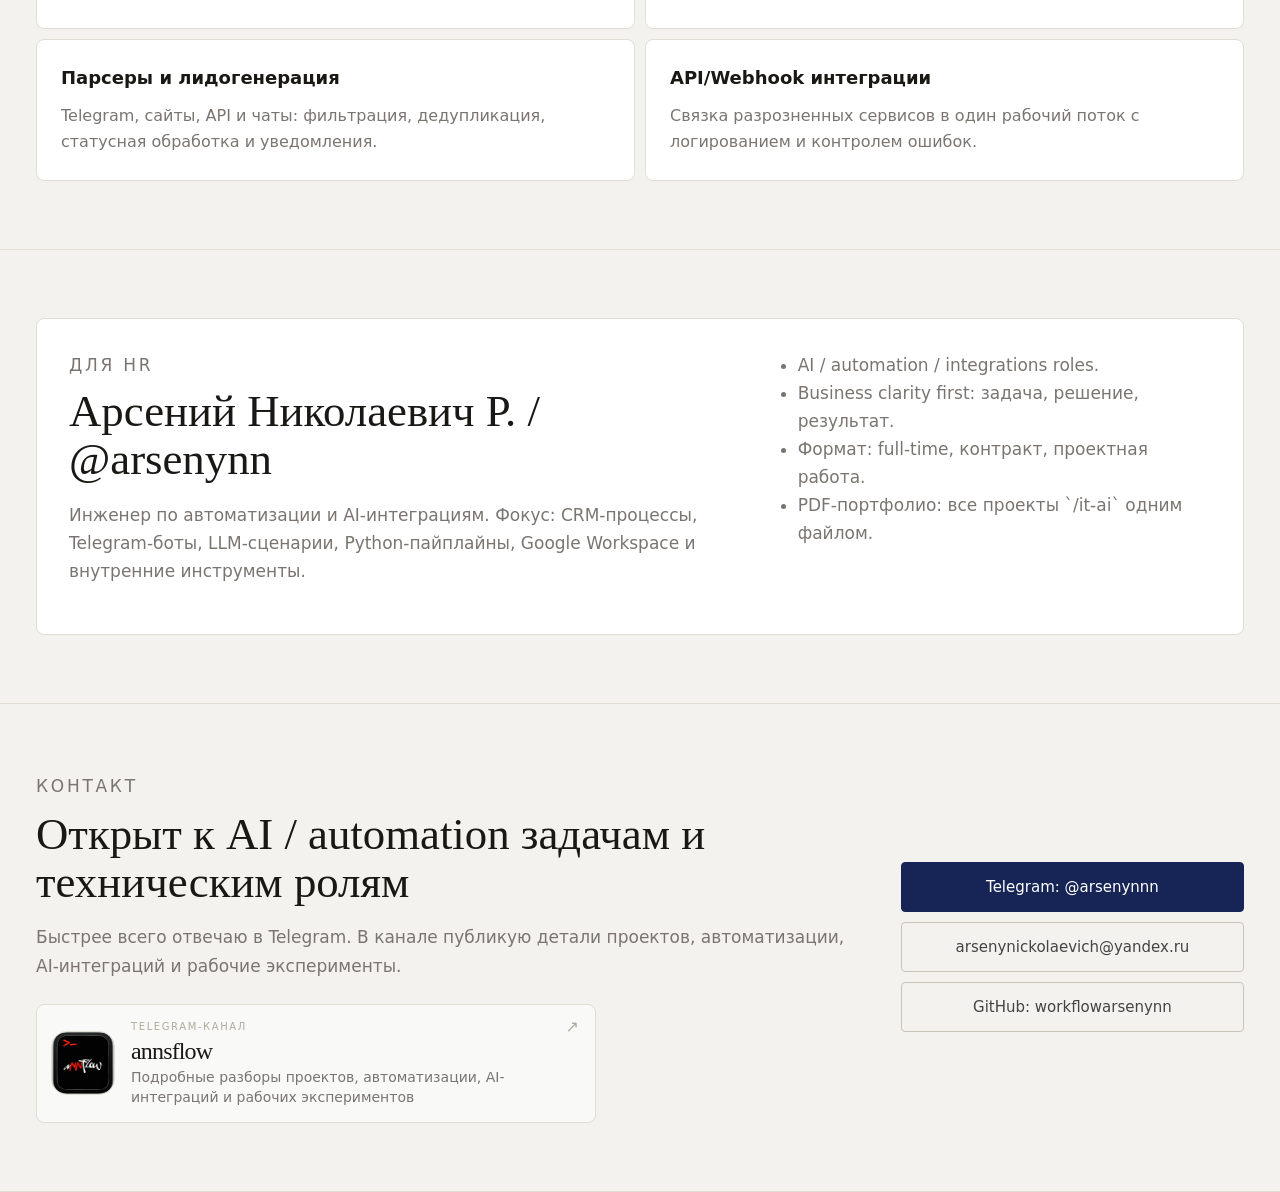
==== commit 7a5243d1: "Publish portfolio-site from Portfolio@c5d5965" ====
--- a/it-ai/index.html
+++ b/it-ai/index.html
@@ -11,7 +11,7 @@
   <meta property="og:type" content="website">
   <meta property="og:url" content="https://portfolio.arsenynn.com/it-ai/">
   <title>Arseny NN — инженер по автоматизации и AI-интеграциям</title>
-  <link rel="stylesheet" href="../css/style.css?v=20261031-livecontext">
+  <link rel="stylesheet" href="../css/style.css?v=20261031-mcp">
 </head>
 <body class="ai-page">
   <nav class="site-nav ai-nav" aria-label="Основная навигация">
@@ -23,7 +23,7 @@
       <a href="#projects">Проекты</a>
       <a href="#services">Услуги</a>
       <a href="#contact">Контакт</a>
-      <a class="nav-print" href="../downloads/it-ai-portfolio.pdf?v=20261031-livecontext">Скачать PDF</a>
+      <a class="nav-print" href="../downloads/it-ai-portfolio.pdf?v=20261031-mcp">Скачать PDF</a>
     </div>
   </nav>
 
@@ -38,7 +38,7 @@
           <div class="hero-actions">
             <a class="button button-primary" href="#projects">Смотреть проекты</a>
             <a class="button" href="https://t.me/arsenynnn" target="_blank" rel="noopener">Написать</a>
-            <a class="button" href="../downloads/it-ai-portfolio.pdf?v=20261031-livecontext">Скачать PDF</a>
+            <a class="button" href="../downloads/it-ai-portfolio.pdf?v=20261031-mcp">Скачать PDF</a>
           </div>
         </div>
         <aside class="hero-proof" aria-label="Ключевые результаты">
@@ -188,6 +188,6 @@
     <section id="pdf-export" class="pdf-export" aria-label="PDF версия портфолио"></section>
   </main>
 
-  <script src="../js/main.js?v=20261031-livecontext"></script>
+  <script src="../js/main.js?v=20261031-mcp"></script>
 </body>
 </html>
